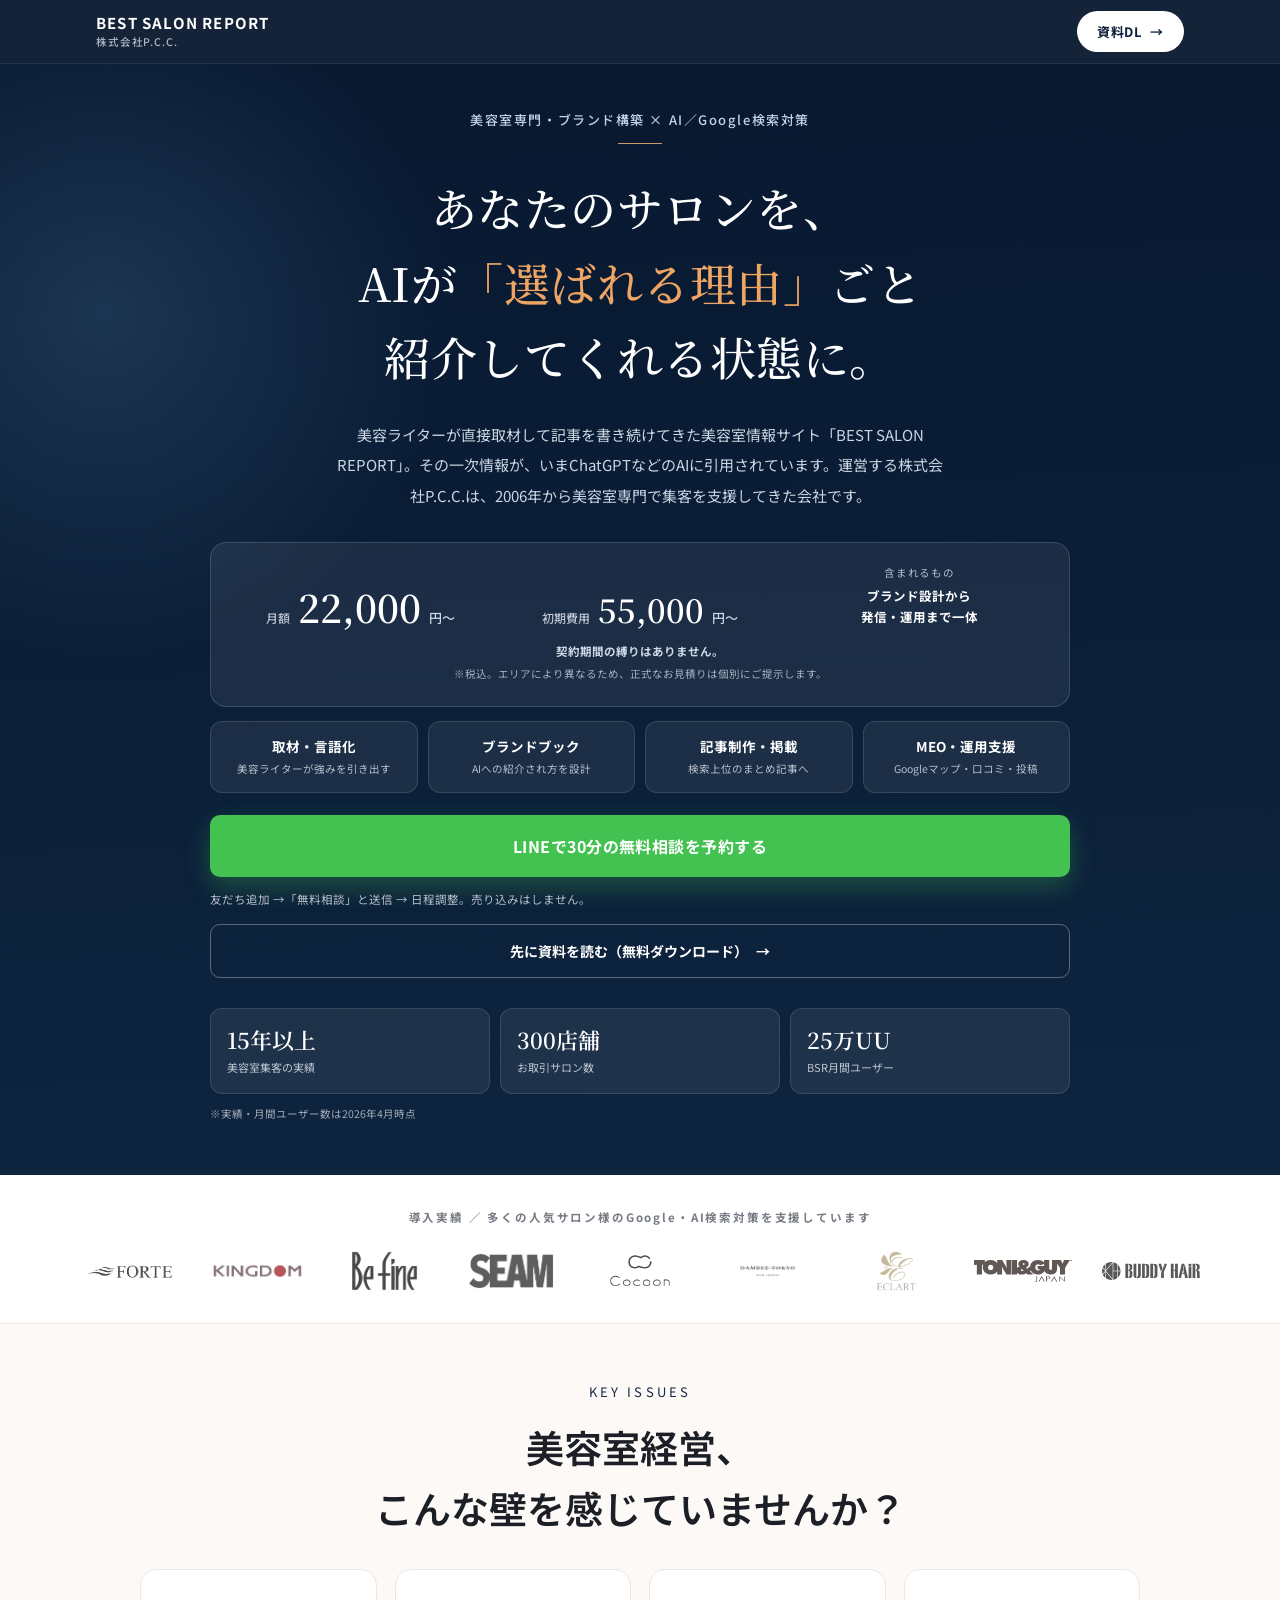
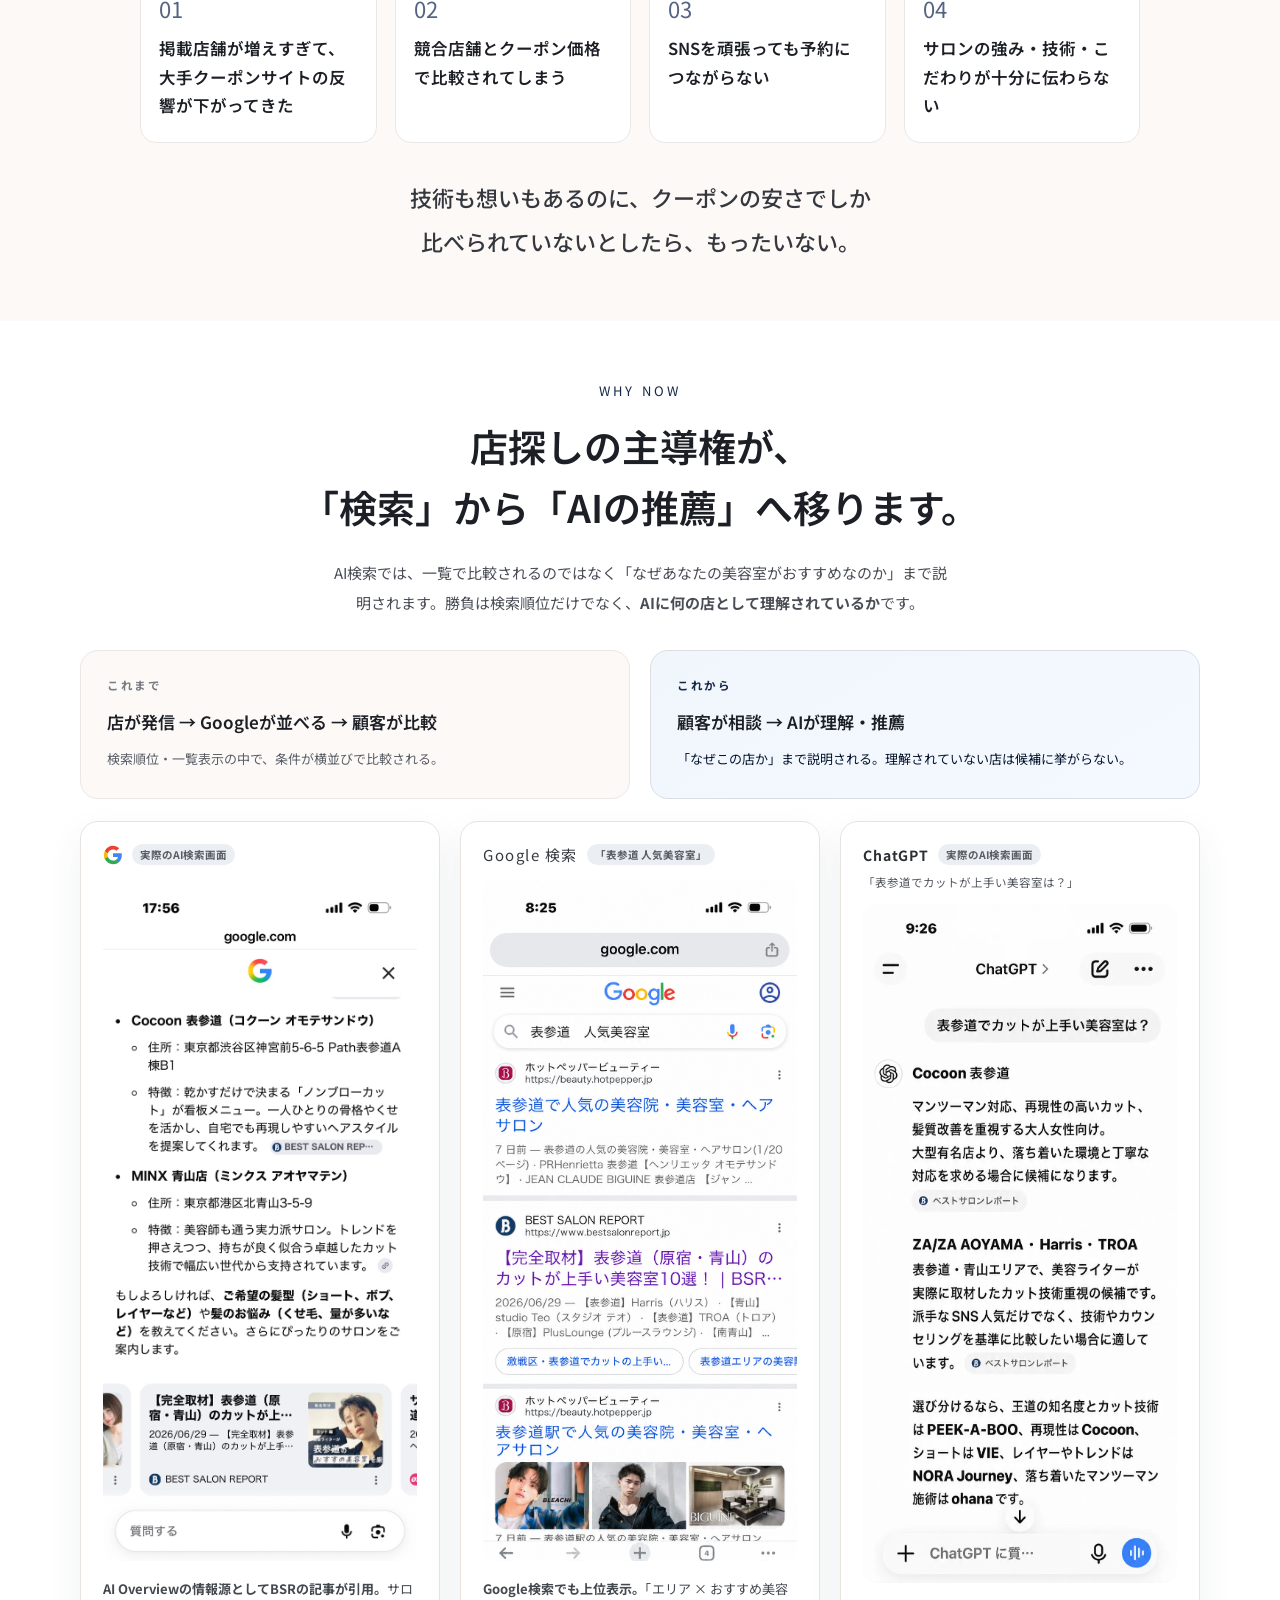
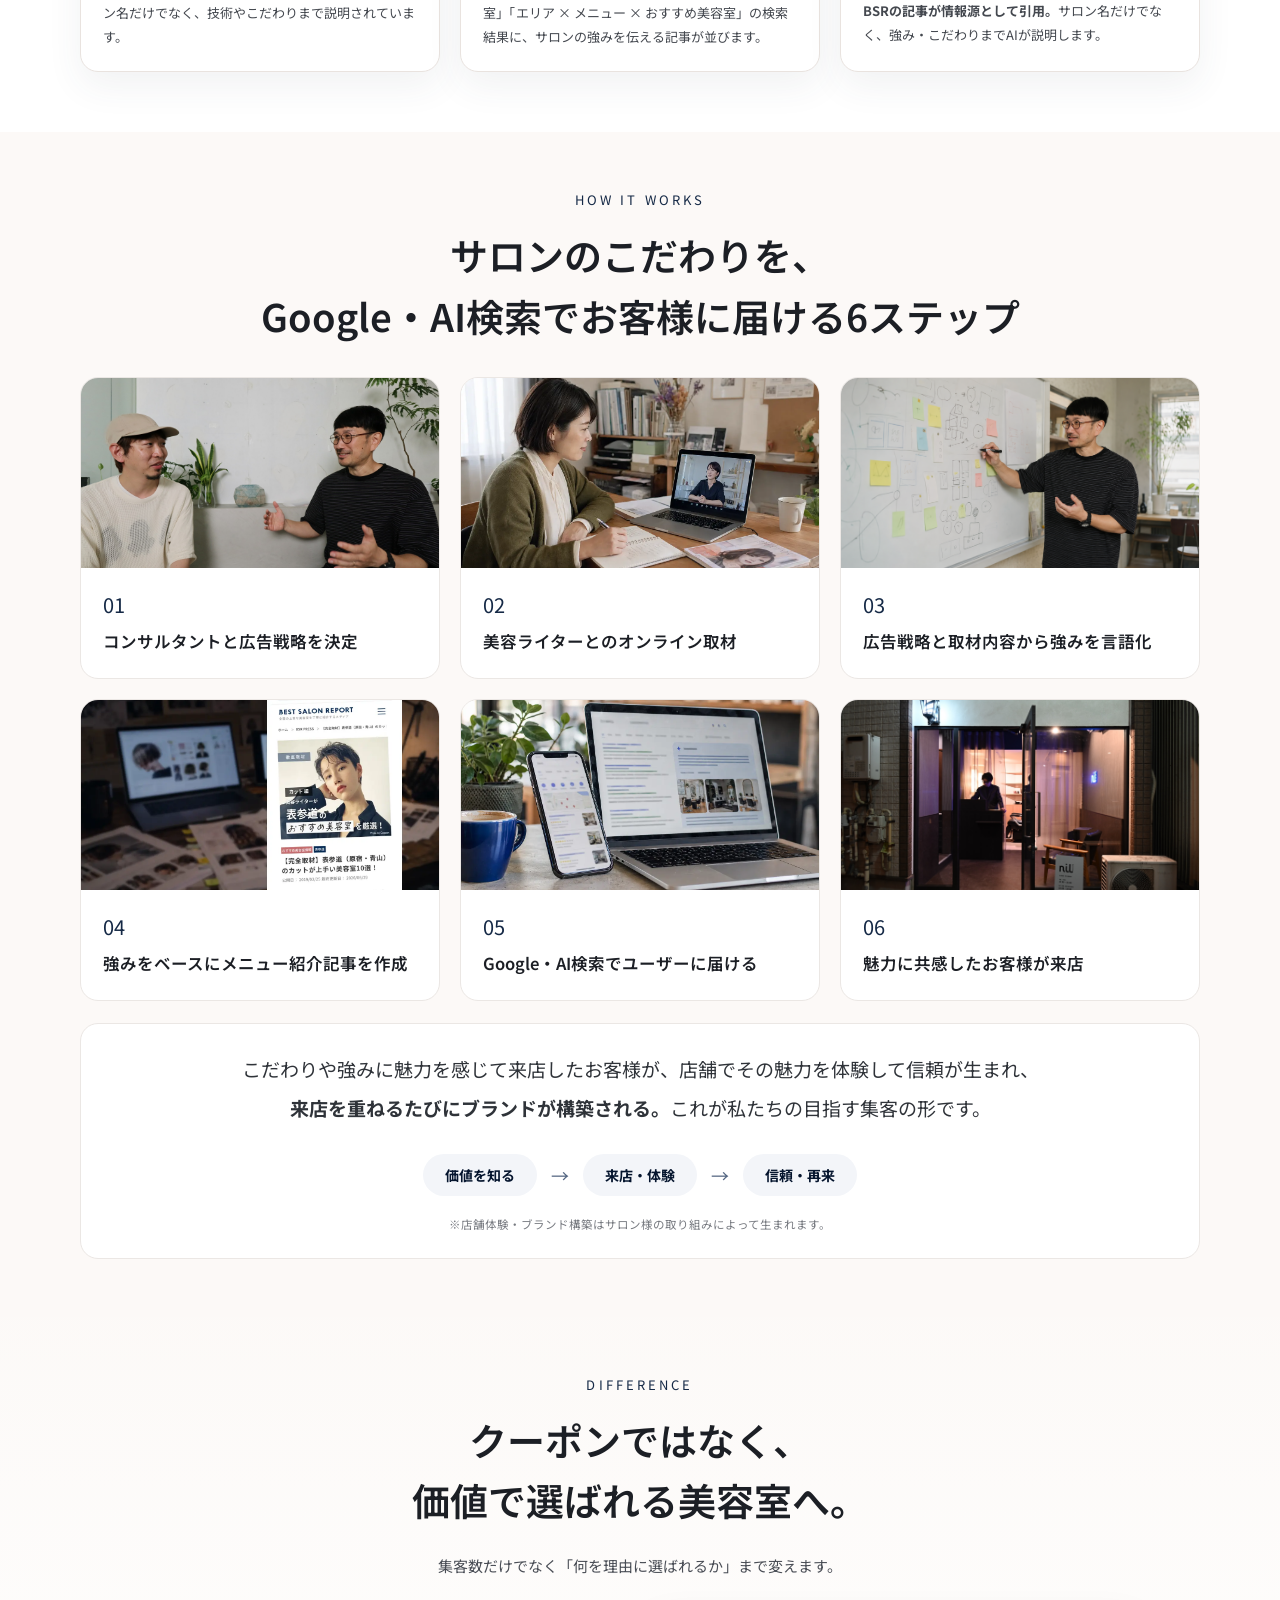
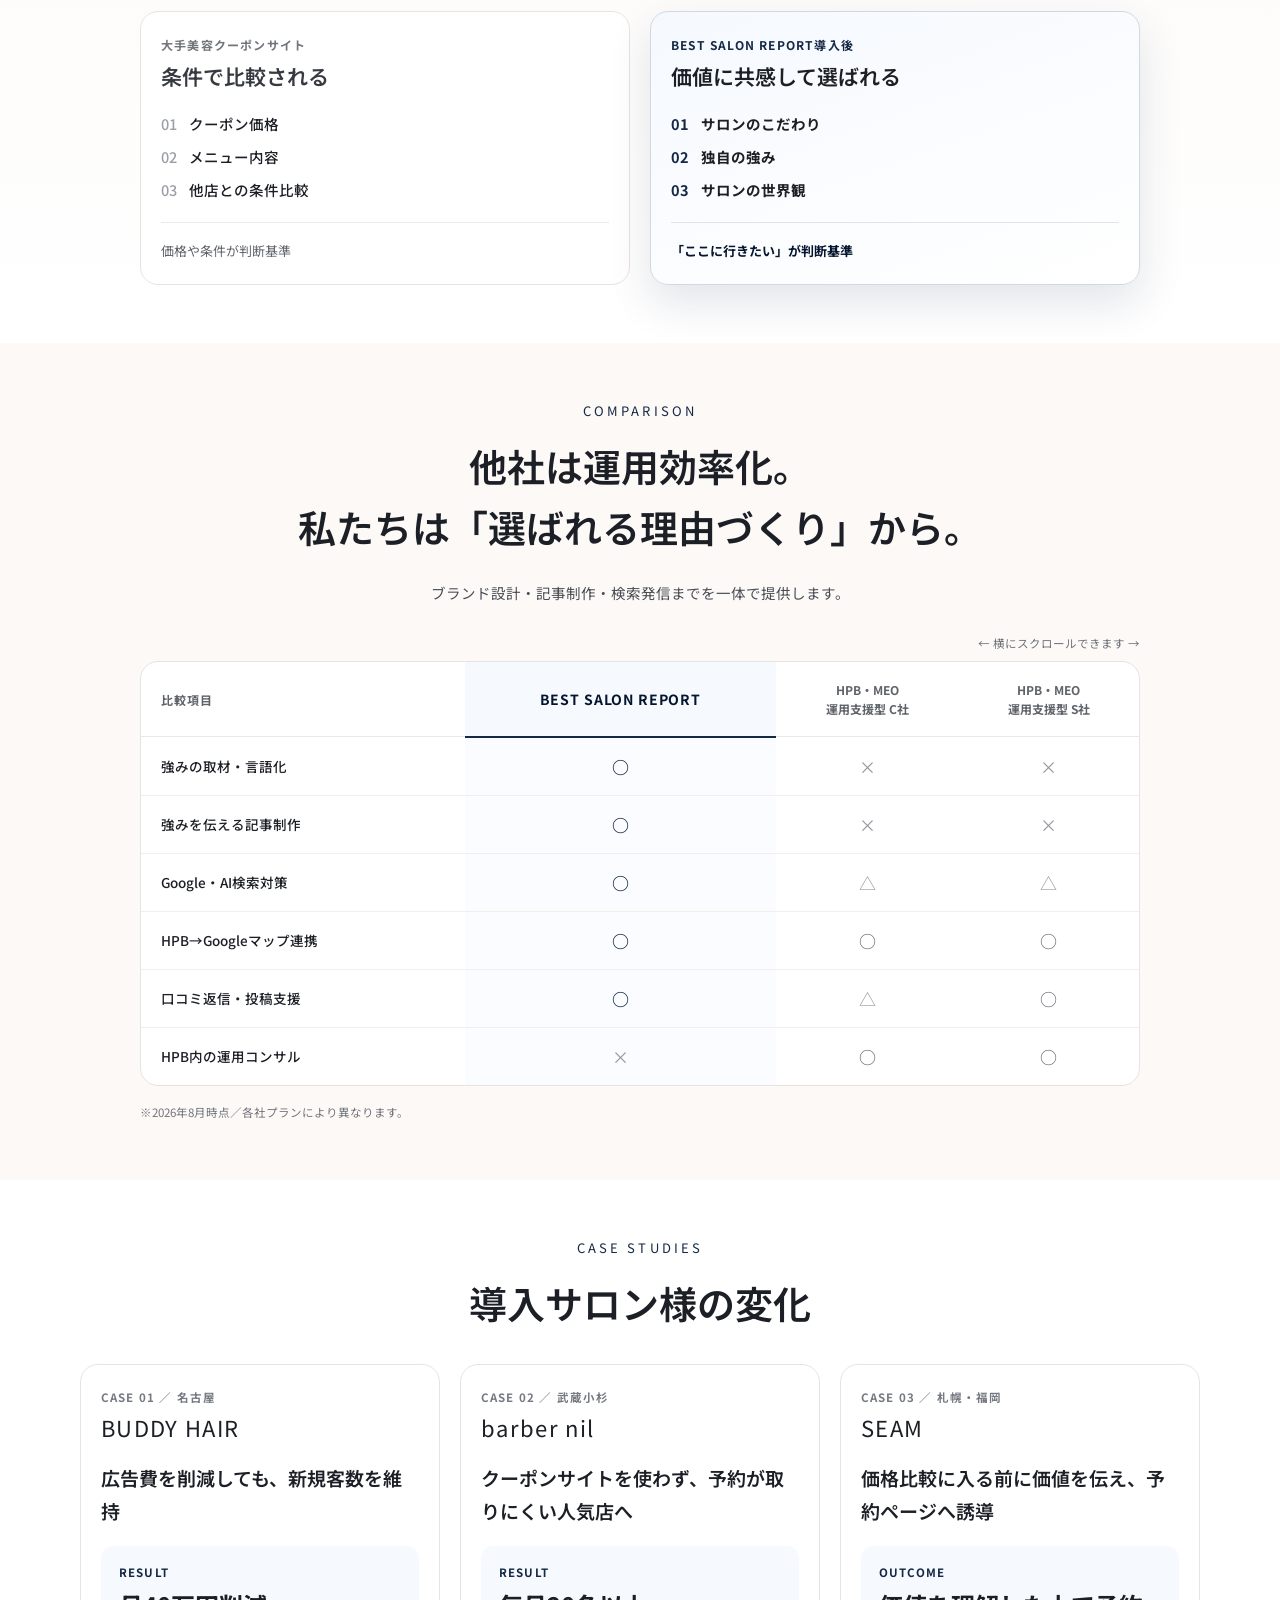
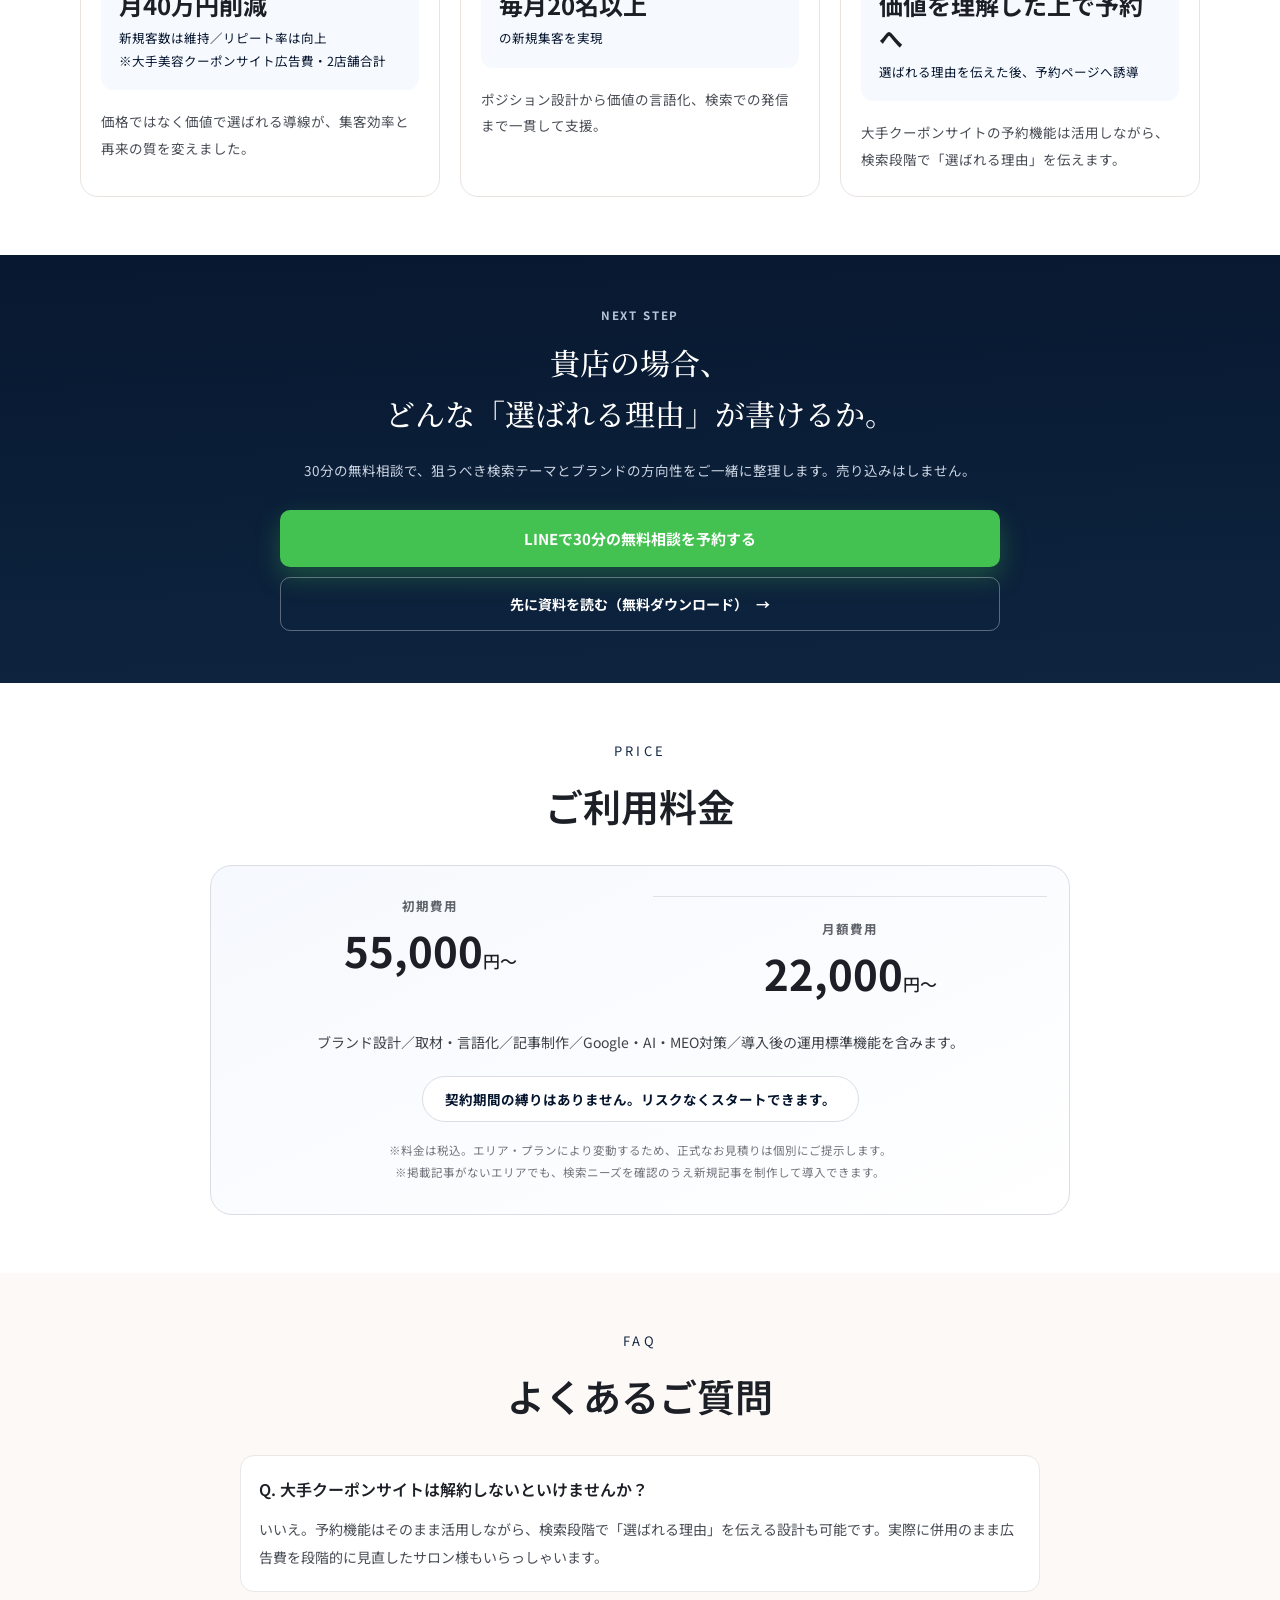
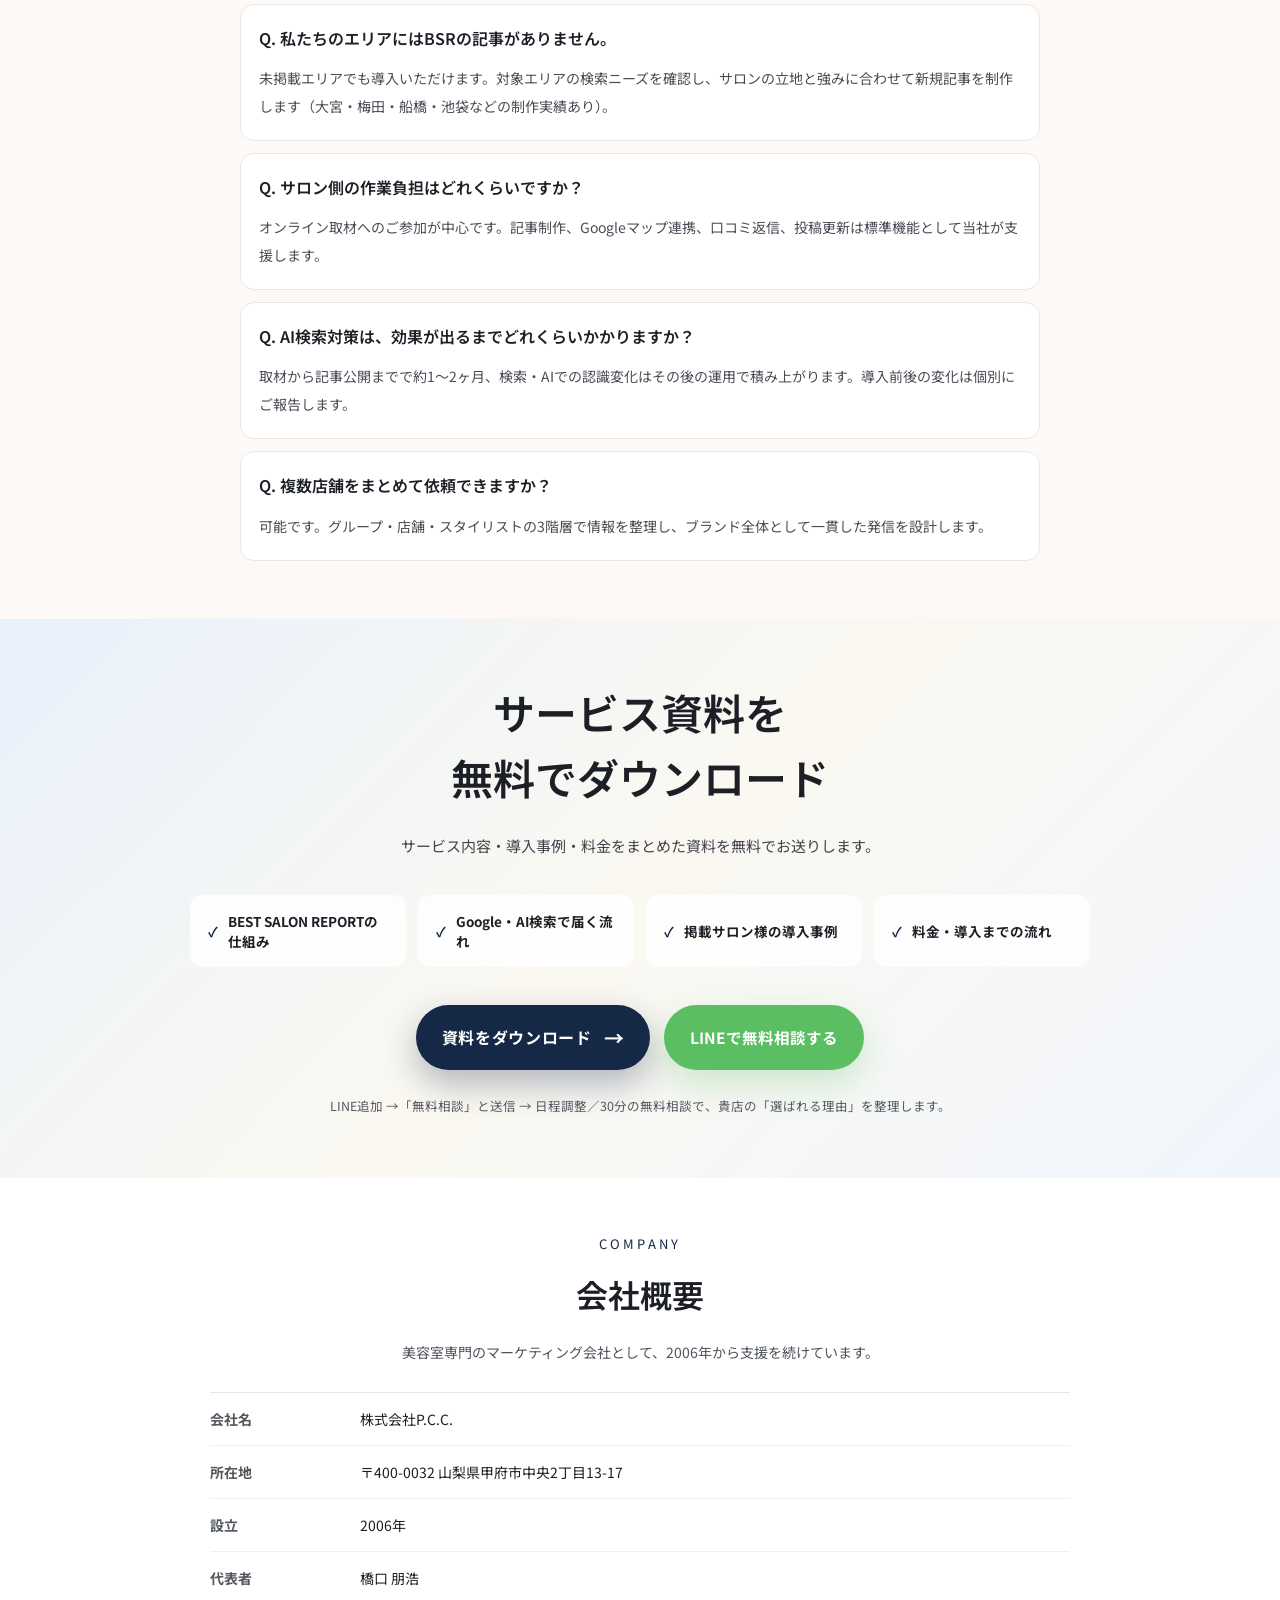
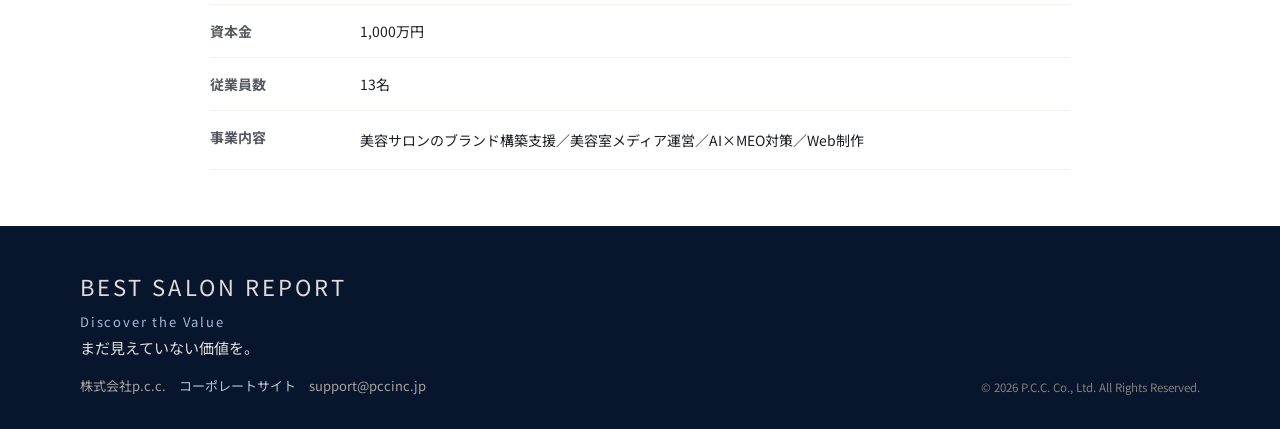
==== index.html @ b2d4d3fc "Add BSR LP index.html for public release Co-Authored-By: Claude Sonnet 5 <noreply@anthropic.com> Cla" ====
<!DOCTYPE html>
<html lang="ja">
<head>
<meta charset="UTF-8">
<meta name="viewport" content="width=device-width, initial-scale=1.0">
<title>BEST SALON REPORT 導入案内</title>
<meta name="description" content="美容ライターが直接取材して記事を書き続けてきた美容室情報サイト「BEST SALON REPORT」。Google・AI検索対策として、美容室の価値を言語化し届けます。株式会社P.C.C.運営。">

<!-- ============================================================
  Meta広告 計測タグ設置欄
  TODO: Meta Pixelのベースコードをここに設置してください
  <script>...</script>
============================================================ -->

<link rel="preconnect" href="https://fonts.googleapis.com">
<link rel="preconnect" href="https://fonts.gstatic.com" crossorigin>
<link href="https://fonts.googleapis.com/css2?family=Noto+Sans+JP:wght@400;500;600;700;900&family=Noto+Serif+JP:wght@500;600;700&display=swap" rel="stylesheet">

<style>
html, body { margin: 0; padding: 0; }
body { background: #ffffff; -webkit-font-smoothing: antialiased; }
* { box-sizing: border-box; }
a { color: oklch(0.28 0.06 258); text-decoration: none; }
a:hover { color: oklch(0.2 0.055 258); }
img { display: block; max-width: 100%; }
table { border-collapse: collapse; }
@keyframes bsrFloat { 0% { transform: translateY(0); } 50% { transform: translateY(-8px); } 100% { transform: translateY(0); } }
@keyframes bsrSheen { 0% { background-position: 0% 50%; } 100% { background-position: 100% 50%; } }

/* hover states (from original design's style-hover) */
.bsr-hover-0:hover { background: oklch(0.92 0.02 258); }
.bsr-hover-1:hover { background: oklch(0.64 0.18 145); }
.bsr-hover-2:hover { background: oklch(1 0 0 / 0.08); }
.bsr-hover-3:hover { background: oklch(0.64 0.18 145); }
.bsr-hover-4:hover { background: oklch(1 0 0 / 0.08); }
.bsr-hover-5:hover { background: oklch(0.28 0.06 258); }
.bsr-hover-6:hover { background: oklch(0.63 0.15 145); }
</style>
</head>
<body>
<div style="font-family: 'Noto Sans JP', sans-serif; color: oklch(0.24 0.012 262); background: #fff; overflow-x: hidden;">

  <div style="position: sticky; top: 0; z-index: 50; background: oklch(0.2 0.05 258 / 0.94); backdrop-filter: blur(14px); border-bottom: 1px solid oklch(0.32 0.05 258);">
    <div style="max-width: 1120px; margin: 0 auto; padding: 11px 16px; display: flex; align-items: center; justify-content: space-between; gap: 16px;">
      <div style="display: flex; flex-direction: column; gap: 2px; min-width: 0;">
        <span style="font-family: 'Noto Sans JP', sans-serif; font-size: 15px; font-weight: 700; letter-spacing: 0.08em; line-height: 1.2; color: #fff;">BEST SALON REPORT</span>
        <span style="font-size: 10.5px; letter-spacing: 0.08em; color: oklch(0.78 0.03 258); font-weight: 500;">株式会社P.C.C.</span>
      </div>
      <div style="display: flex; align-items: center; gap: 10px;">
        <a href="#contact" style="display: none; font-size: 13px; font-weight: 500; color: oklch(0.4 0.012 262);">お問い合わせ</a>
        <a href="#doc" style="display: inline-flex; align-items: center; gap: 8px; padding: 11px 20px; border-radius: 999px; background: #fff; color: oklch(0.24 0.06 258); font-size: 13px; font-weight: 700; letter-spacing: 0.04em;" class="bsr-hover-0">資料DL<span style="font-family: 'Noto Sans JP', sans-serif;">→</span></a>
      </div>
    </div>
  </div>

  <section style="position: relative; background: linear-gradient(178deg, oklch(0.21 0.052 258) 0%, oklch(0.26 0.058 254) 100%); color: #fff; overflow: hidden;">
    <div style="position: absolute; left: -20%; top: -10%; width: 90vw; height: 90vw; max-width: 720px; max-height: 720px; border-radius: 50%; background: radial-gradient(circle, oklch(0.42 0.07 250 / 0.5), transparent 68%); pointer-events: none;"></div>
    <div style="position: relative; max-width: 900px; margin: 0 auto; padding: 46px 20px 54px;">

      <p style="text-align: center; font-size: clamp(11px, 3vw, 13px); font-weight: 500; letter-spacing: 0.12em; color: oklch(0.86 0.03 258); margin: 0 0 14px; text-wrap: pretty;">美容室専門・ブランド構築 × AI／Google検索対策</p>
      <div style="width: 44px; height: 1px; background: oklch(0.72 0.09 62); margin: 0 auto 26px;"></div>

      <h1 style="font-family: 'Noto Serif JP', serif; text-align: center; font-size: clamp(27px, 7.6vw, 46px); font-weight: 500; line-height: 1.62; letter-spacing: 0.01em; margin: 0 0 26px; text-wrap: pretty;">
        あなたのサロンを、<br>
        AIが<span style="color: oklch(0.78 0.12 62);">「選ばれる理由」</span>ごと<br>
        紹介してくれる状態に。
      </h1>

      <p style="text-align: center; font-size: clamp(13px, 3.6vw, 15px); line-height: 2.05; color: oklch(0.87 0.02 258); margin: 0 auto 30px; max-width: 620px; text-wrap: pretty;">美容ライターが直接取材して記事を書き続けてきた美容室情報サイト「BEST SALON REPORT」。その一次情報が、いまChatGPTなどのAIに引用されています。運営する株式会社P.C.C.は、2006年から美容室専門で集客を支援してきた会社です。</p>

      <div style="background: oklch(1 0 0 / 0.07); border: 1px solid oklch(1 0 0 / 0.14); border-radius: 16px; padding: 22px 18px; margin-bottom: 14px;">
        <div style="display: grid; grid-template-columns: repeat(auto-fit, minmax(min(100%, 200px), 1fr)); gap: 16px; align-items: end;">
          <div style="display: flex; align-items: baseline; gap: 8px; justify-content: center;">
            <span style="font-size: 12px; font-weight: 500; color: oklch(0.82 0.02 258);">月額</span>
            <span style="font-family: 'Noto Serif JP', serif; font-size: clamp(30px, 8vw, 38px); font-weight: 600; line-height: 1;">22,000</span>
            <span style="font-size: 13px; font-weight: 500; color: oklch(0.88 0.02 258);">円〜</span>
          </div>
          <div style="display: flex; align-items: baseline; gap: 8px; justify-content: center;">
            <span style="font-size: 12px; font-weight: 500; color: oklch(0.82 0.02 258);">初期費用</span>
            <span style="font-family: 'Noto Serif JP', serif; font-size: clamp(26px, 7vw, 32px); font-weight: 600; line-height: 1;">55,000</span>
            <span style="font-size: 13px; font-weight: 500; color: oklch(0.88 0.02 258);">円〜</span>
          </div>
          <div style="text-align: center;">
            <p style="font-size: 10.5px; color: oklch(0.8 0.02 258); margin: 0 0 5px; letter-spacing: 0.06em;">含まれるもの</p>
            <p style="font-size: 12.5px; font-weight: 700; line-height: 1.7; margin: 0;">ブランド設計から<br>発信・運用まで一体</p>
          </div>
        </div>
        <p style="text-align: center; font-size: 11.5px; font-weight: 700; color: oklch(0.88 0.02 258); margin: 16px 0 6px;">契約期間の縛りはありません。</p>
        <p style="text-align: center; font-size: 10.5px; color: oklch(0.76 0.02 258); margin: 0; line-height: 1.8;">※税込。エリアにより異なるため、正式なお見積りは個別にご提示します。</p>
      </div>

      <div style="display: grid; grid-template-columns: repeat(auto-fit, minmax(min(100%, 150px), 1fr)); gap: 10px; margin-bottom: 22px;">
        <div style="background: oklch(1 0 0 / 0.07); border: 1px solid oklch(1 0 0 / 0.12); border-radius: 12px; padding: 14px 12px; text-align: center;">
          <p style="font-size: 13.5px; font-weight: 700; margin: 0 0 5px;">取材・言語化</p>
          <p style="font-size: 10.5px; color: oklch(0.8 0.02 258); margin: 0; line-height: 1.6;">美容ライターが強みを引き出す</p>
        </div>
        <div style="background: oklch(1 0 0 / 0.07); border: 1px solid oklch(1 0 0 / 0.12); border-radius: 12px; padding: 14px 12px; text-align: center;">
          <p style="font-size: 13.5px; font-weight: 700; margin: 0 0 5px;">ブランドブック</p>
          <p style="font-size: 10.5px; color: oklch(0.8 0.02 258); margin: 0; line-height: 1.6;">AIへの紹介され方を設計</p>
        </div>
        <div style="background: oklch(1 0 0 / 0.07); border: 1px solid oklch(1 0 0 / 0.12); border-radius: 12px; padding: 14px 12px; text-align: center;">
          <p style="font-size: 13.5px; font-weight: 700; margin: 0 0 5px;">記事制作・掲載</p>
          <p style="font-size: 10.5px; color: oklch(0.8 0.02 258); margin: 0; line-height: 1.6;">検索上位のまとめ記事へ</p>
        </div>
        <div style="background: oklch(1 0 0 / 0.07); border: 1px solid oklch(1 0 0 / 0.12); border-radius: 12px; padding: 14px 12px; text-align: center;">
          <p style="font-size: 13.5px; font-weight: 700; margin: 0 0 5px;">MEO・運用支援</p>
          <p style="font-size: 10.5px; color: oklch(0.8 0.02 258); margin: 0; line-height: 1.6;">Googleマップ・口コミ・投稿</p>
        </div>
      </div>

      <a href="#doc" style="display: flex; align-items: center; justify-content: center; gap: 10px; padding: 19px 24px; border-radius: 10px; background: oklch(0.72 0.19 145); color: #fff; font-size: clamp(14px, 4vw, 16px); font-weight: 700; letter-spacing: 0.03em; box-shadow: 0 10px 26px oklch(0.72 0.19 145 / 0.3);" class="bsr-hover-1">LINEで30分の無料相談を予約する</a>
      <p style="font-size: 11.5px; color: oklch(0.8 0.02 258); margin: 12px 0 14px; line-height: 1.8;">友だち追加 →「無料相談」と送信 → 日程調整。売り込みはしません。</p>
      <a href="#doc" style="display: flex; align-items: center; justify-content: center; gap: 8px; padding: 16px 24px; border-radius: 10px; background: transparent; border: 1px solid oklch(1 0 0 / 0.32); color: #fff; font-size: 14px; font-weight: 700;" class="bsr-hover-2">先に資料を読む（無料ダウンロード）<span>→</span></a>

      <div style="display: grid; grid-template-columns: repeat(auto-fit, minmax(min(100%, 150px), 1fr)); gap: 10px; margin-top: 30px;">
        <div style="background: oklch(1 0 0 / 0.07); border: 1px solid oklch(1 0 0 / 0.12); border-radius: 12px; padding: 18px 16px;">
          <p style="font-family: 'Noto Serif JP', serif; font-size: 22px; font-weight: 600; margin: 0 0 6px; line-height: 1.2;">15年以上</p>
          <p style="font-size: 11px; color: oklch(0.82 0.02 258); margin: 0;">美容室集客の実績</p>
        </div>
        <div style="background: oklch(1 0 0 / 0.07); border: 1px solid oklch(1 0 0 / 0.12); border-radius: 12px; padding: 18px 16px;">
          <p style="font-family: 'Noto Serif JP', serif; font-size: 22px; font-weight: 600; margin: 0 0 6px; line-height: 1.2;">300店舗</p>
          <p style="font-size: 11px; color: oklch(0.82 0.02 258); margin: 0;">お取引サロン数</p>
        </div>
        <div style="background: oklch(1 0 0 / 0.07); border: 1px solid oklch(1 0 0 / 0.12); border-radius: 12px; padding: 18px 16px;">
          <p style="font-family: 'Noto Serif JP', serif; font-size: 22px; font-weight: 600; margin: 0 0 6px; line-height: 1.2;">25万UU</p>
          <p style="font-size: 11px; color: oklch(0.82 0.02 258); margin: 0;">BSR月間ユーザー</p>
        </div>
      </div>
      <p style="font-size: 10.5px; color: oklch(0.74 0.02 258); margin: 12px 0 0;">※実績・月間ユーザー数は2026年4月時点</p>
    </div>
  </section>

  <section style="padding: 34px 20px 32px; border-bottom: 1px solid oklch(0.94 0.006 60);">
    <div style="max-width: 1120px; margin: 0 auto;">
      <p style="text-align: center; font-size: 11.5px; letter-spacing: 0.16em; font-weight: 700; color: oklch(0.58 0.012 262); margin: 0 0 26px;">導入実績 ／ 多くの人気サロン様のGoogle・AI検索対策を支援しています</p>
      <div style="display: grid; grid-template-columns: repeat(auto-fit, minmax(88px, 1fr)); gap: 26px 30px; align-items: center; justify-items: center;">
        <img src="[data-uri]" alt="FORTE" style="max-height: 40px; width: auto; opacity: 0.72;">
        <img src="[data-uri]" alt="KINGDOM" style="max-height: 40px; width: auto; opacity: 0.72;">
        <img src="[data-uri]" alt="Be fine" style="max-height: 40px; width: auto; opacity: 0.72;">
        <img src="[data-uri]" alt="SEAM" style="max-height: 40px; width: auto; opacity: 0.72;">
        <img src="[data-uri]" alt="Cocoon" style="max-height: 40px; width: auto; opacity: 0.72;">
        <img src="[data-uri]" alt="BAMDEE TOKYO HAIR LOUNGE" style="max-height: 40px; width: auto; opacity: 0.72;">
        <img src="[data-uri]" alt="ECLART" style="max-height: 40px; width: auto; opacity: 0.72;">
        <img src="[data-uri]" alt="TONI&amp;GUY JAPAN" style="max-height: 40px; width: auto; opacity: 0.72;">
        <img src="[data-uri]" alt="Buddy hair" style="max-height: 40px; width: auto; opacity: 0.72;">
      </div>
    </div>
  </section>

  <section id="issues" style="padding: 58px 20px; background: oklch(0.985 0.004 60);">
    <div style="max-width: 1000px; margin: 0 auto;">
      <p style="text-align: center; font-family: 'Noto Sans JP', sans-serif; font-size: 13px; letter-spacing: 0.24em; color: oklch(0.28 0.06 258); margin: 0 0 16px;">KEY ISSUES</p>
      <h2 style="text-align: center; font-family: 'Noto Sans JP', sans-serif; font-size: clamp(24px, 3.6vw, 38px); font-weight: 600; line-height: 1.6; margin: 0 0 30px; text-wrap: pretty;">美容室経営、<br>こんな壁を感じていませんか？</h2>
      <div style="display: grid; grid-template-columns: repeat(auto-fit, minmax(min(100%, 230px), 1fr)); gap: 18px;">
        <div style="background: #fff; border-radius: 16px; padding: 22px 18px; border: 1px solid oklch(0.93 0.006 60);">
          <span style="font-family: 'Noto Sans JP', sans-serif; font-size: 22px; color: oklch(0.5 0.05 258);">01</span>
          <p style="font-family: 'Noto Sans JP', sans-serif; font-size: 16.5px; font-weight: 600; line-height: 1.75; margin: 10px 0 0;">掲載店舗が増えすぎて、大手クーポンサイトの反響が下がってきた</p>
        </div>
        <div style="background: #fff; border-radius: 16px; padding: 22px 18px; border: 1px solid oklch(0.93 0.006 60);">
          <span style="font-family: 'Noto Sans JP', sans-serif; font-size: 22px; color: oklch(0.5 0.05 258);">02</span>
          <p style="font-family: 'Noto Sans JP', sans-serif; font-size: 16.5px; font-weight: 600; line-height: 1.75; margin: 10px 0 0;">競合店舗とクーポン価格で比較されてしまう</p>
        </div>
        <div style="background: #fff; border-radius: 16px; padding: 22px 18px; border: 1px solid oklch(0.93 0.006 60);">
          <span style="font-family: 'Noto Sans JP', sans-serif; font-size: 22px; color: oklch(0.5 0.05 258);">03</span>
          <p style="font-family: 'Noto Sans JP', sans-serif; font-size: 16.5px; font-weight: 600; line-height: 1.75; margin: 10px 0 0;">SNSを頑張っても予約につながらない</p>
        </div>
        <div style="background: #fff; border-radius: 16px; padding: 22px 18px; border: 1px solid oklch(0.93 0.006 60);">
          <span style="font-family: 'Noto Sans JP', sans-serif; font-size: 22px; color: oklch(0.5 0.05 258);">04</span>
          <p style="font-family: 'Noto Sans JP', sans-serif; font-size: 16.5px; font-weight: 600; line-height: 1.75; margin: 10px 0 0;">サロンの強み・技術・こだわりが十分に伝わらない</p>
        </div>
      </div>
      <p style="text-align: center; font-family: 'Noto Sans JP', sans-serif; font-size: clamp(17px, 2.2vw, 22px); font-weight: 500; line-height: 2; margin: 32px 0 0; color: oklch(0.34 0.012 262); text-wrap: pretty;">技術も想いもあるのに、クーポンの安さでしか<br>比べられていないとしたら、もったいない。</p>
    </div>
  </section>

  <section id="ai" style="padding: 60px 20px;">
    <div style="max-width: 1120px; margin: 0 auto;">
      <p style="text-align: center; font-family: 'Noto Sans JP', sans-serif; font-size: 13px; letter-spacing: 0.24em; color: oklch(0.28 0.06 258); margin: 0 0 16px;">WHY NOW</p>
      <h2 style="text-align: center; font-family: 'Noto Sans JP', sans-serif; font-size: clamp(24px, 3.6vw, 38px); font-weight: 600; line-height: 1.6; margin: 0 0 20px; text-wrap: pretty;">店探しの主導権が、<br>「検索」から「AIの推薦」へ移ります。</h2>
      <p style="text-align: center; font-size: 15px; line-height: 2; color: oklch(0.42 0.014 262); margin: 0 auto 32px; max-width: 620px; text-wrap: pretty;">AI検索では、一覧で比較されるのではなく「なぜあなたの美容室がおすすめなのか」まで説明されます。勝負は検索順位だけでなく、<strong style="font-weight: 700;">AIに何の店として理解されているか</strong>です。</p>

      <div style="display: grid; grid-template-columns: repeat(auto-fit, minmax(min(100%, 280px), 1fr)); gap: 20px; margin-bottom: 22px;">
        <div style="background: oklch(0.985 0.004 60); border: 1px solid oklch(0.93 0.006 60); border-radius: 18px; padding: 26px;">
          <p style="font-size: 11.5px; font-weight: 700; letter-spacing: 0.14em; color: oklch(0.58 0.012 262); margin: 0 0 14px;">これまで</p>
          <p style="font-family: 'Noto Sans JP', sans-serif; font-size: 17px; font-weight: 600; line-height: 1.8; margin: 0 0 10px;">店が発信 → Googleが並べる → 顧客が比較</p>
          <p style="font-size: 13px; line-height: 1.9; color: oklch(0.48 0.014 262); margin: 0;">検索順位・一覧表示の中で、条件が横並びで比較される。</p>
        </div>
        <div style="background: linear-gradient(150deg, oklch(0.97 0.01 258), oklch(0.98 0.01 258)); border: 1px solid oklch(0.9 0.009 258); border-radius: 18px; padding: 26px;">
          <p style="font-size: 11.5px; font-weight: 700; letter-spacing: 0.14em; color: oklch(0.28 0.06 258); margin: 0 0 14px;">これから</p>
          <p style="font-family: 'Noto Sans JP', sans-serif; font-size: 17px; font-weight: 600; line-height: 1.8; margin: 0 0 10px;">顧客が相談 → AIが理解・推薦</p>
          <p style="font-size: 13px; line-height: 1.9; color: oklch(0.2 0.055 258); margin: 0;">「なぜこの店か」まで説明される。理解されていない店は候補に挙がらない。</p>
        </div>
      </div>

      <div style="display: grid; grid-template-columns: repeat(auto-fit, minmax(min(100%, 300px), 1fr)); gap: 20px;">
        <div style="background: #fff; border: 1px solid oklch(0.92 0.008 60); border-radius: 18px; padding: 22px; box-shadow: 0 14px 36px oklch(0.4 0.03 262 / 0.07);">
          <div style="display: flex; align-items: center; gap: 9px; margin-bottom: 14px;">
            <img src="[data-uri]" alt="Google" style="height: 20px; width: auto;">
            <span style="font-size: 10.5px; padding: 3px 8px; border-radius: 999px; background: oklch(0.95 0.008 262); color: oklch(0.48 0.012 262); font-weight: 700;">実際のAI検索画面</span>
          </div>
          <img src="[data-uri]" alt="GoogleのAI検索結果でBEST SALON REPORTの記事が引用されている実例" style="width: 100%; border-radius: 12px; background: repeating-linear-gradient(45deg, oklch(0.95 0.006 262) 0 8px, oklch(0.97 0.006 262) 8px 16px); min-height: 180px;">
          <p style="font-size: 13px; line-height: 1.85; margin: 16px 0 0; color: oklch(0.4 0.014 262);"><strong style="font-weight: 700;">AI Overviewの情報源としてBSRの記事が引用。</strong>サロン名だけでなく、技術やこだわりまで説明されています。</p>
        </div>
        <div style="background: #fff; border: 1px solid oklch(0.92 0.008 60); border-radius: 18px; padding: 22px; box-shadow: 0 14px 36px oklch(0.4 0.03 262 / 0.07);">
          <div style="display: flex; align-items: center; gap: 9px; margin-bottom: 14px;">
            <span style="font-family: 'Noto Sans JP', sans-serif; font-size: 15px; letter-spacing: 0.1em; color: oklch(0.35 0.012 262);">Google 検索</span>
            <span style="font-size: 10.5px; padding: 3px 8px; border-radius: 999px; background: oklch(0.95 0.008 262); color: oklch(0.48 0.012 262); font-weight: 700;">「表参道 人気美容室」</span>
          </div>
          <img src="[data-uri]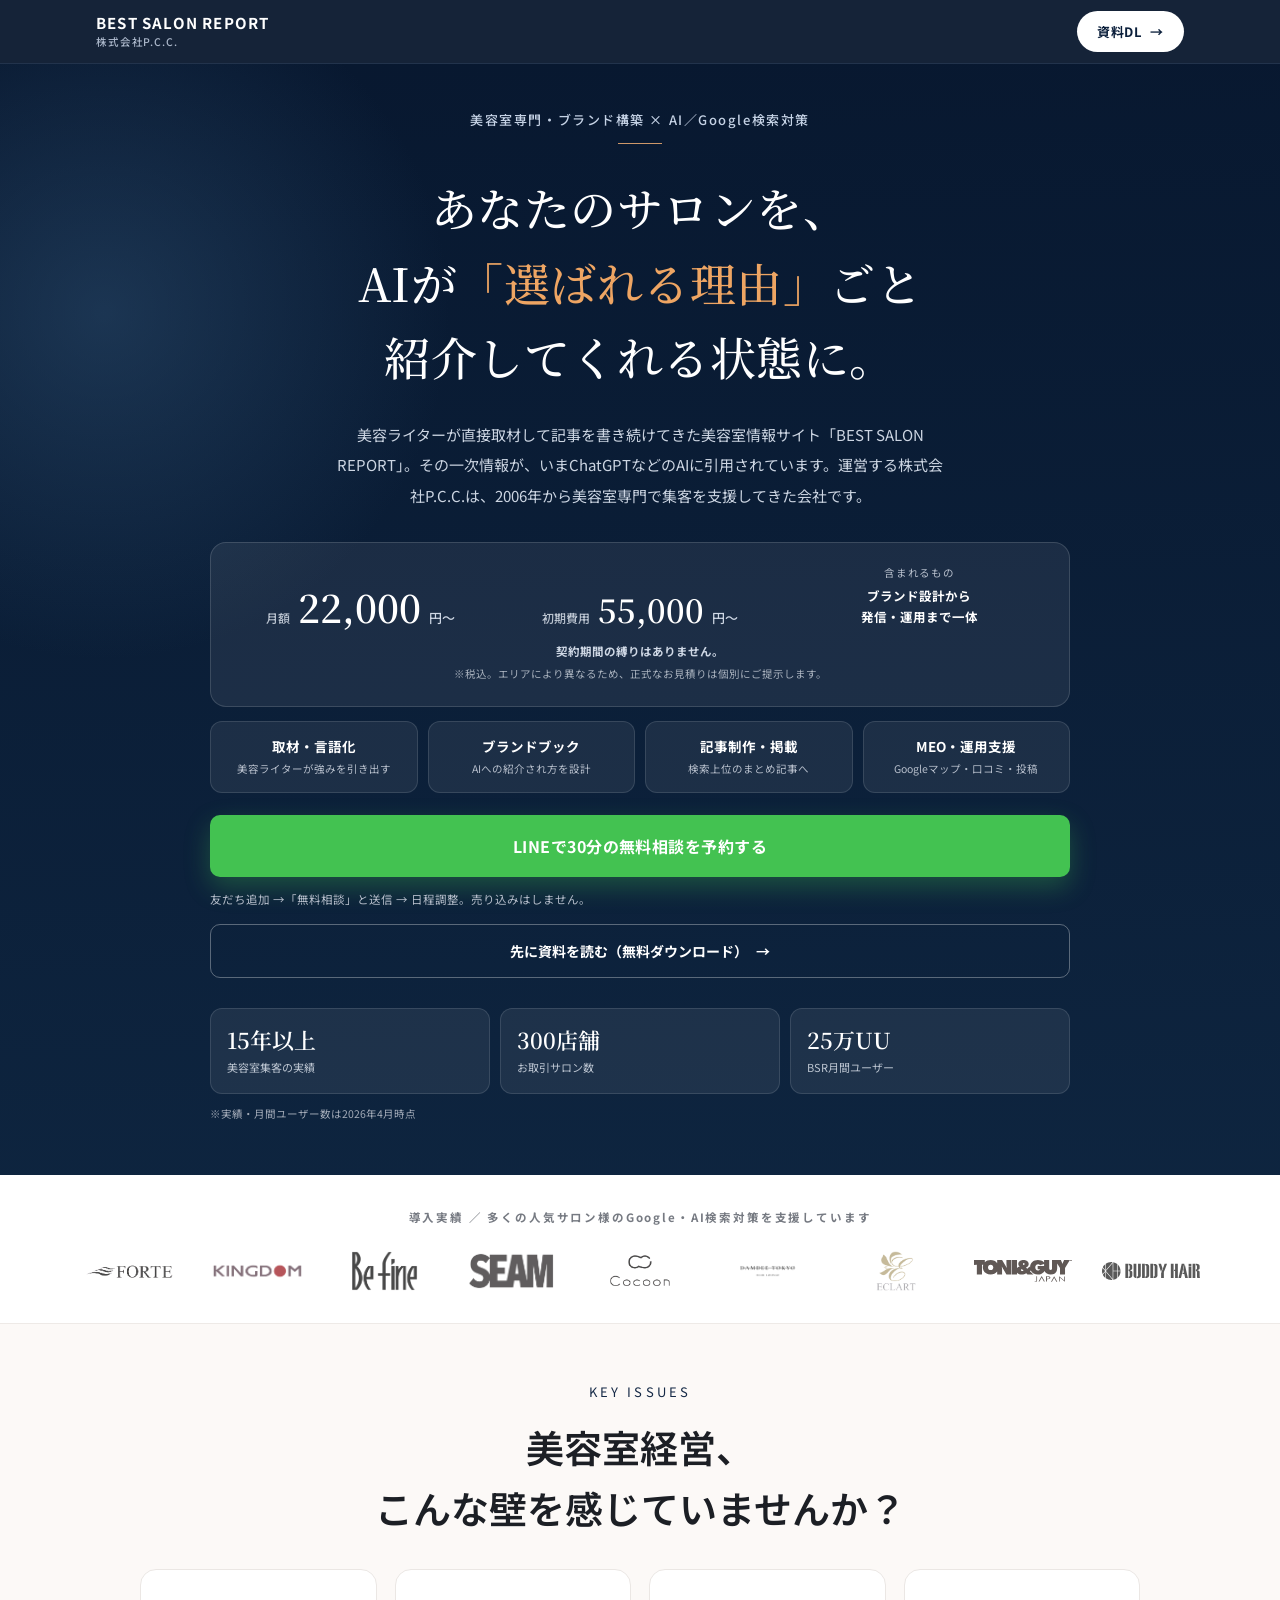
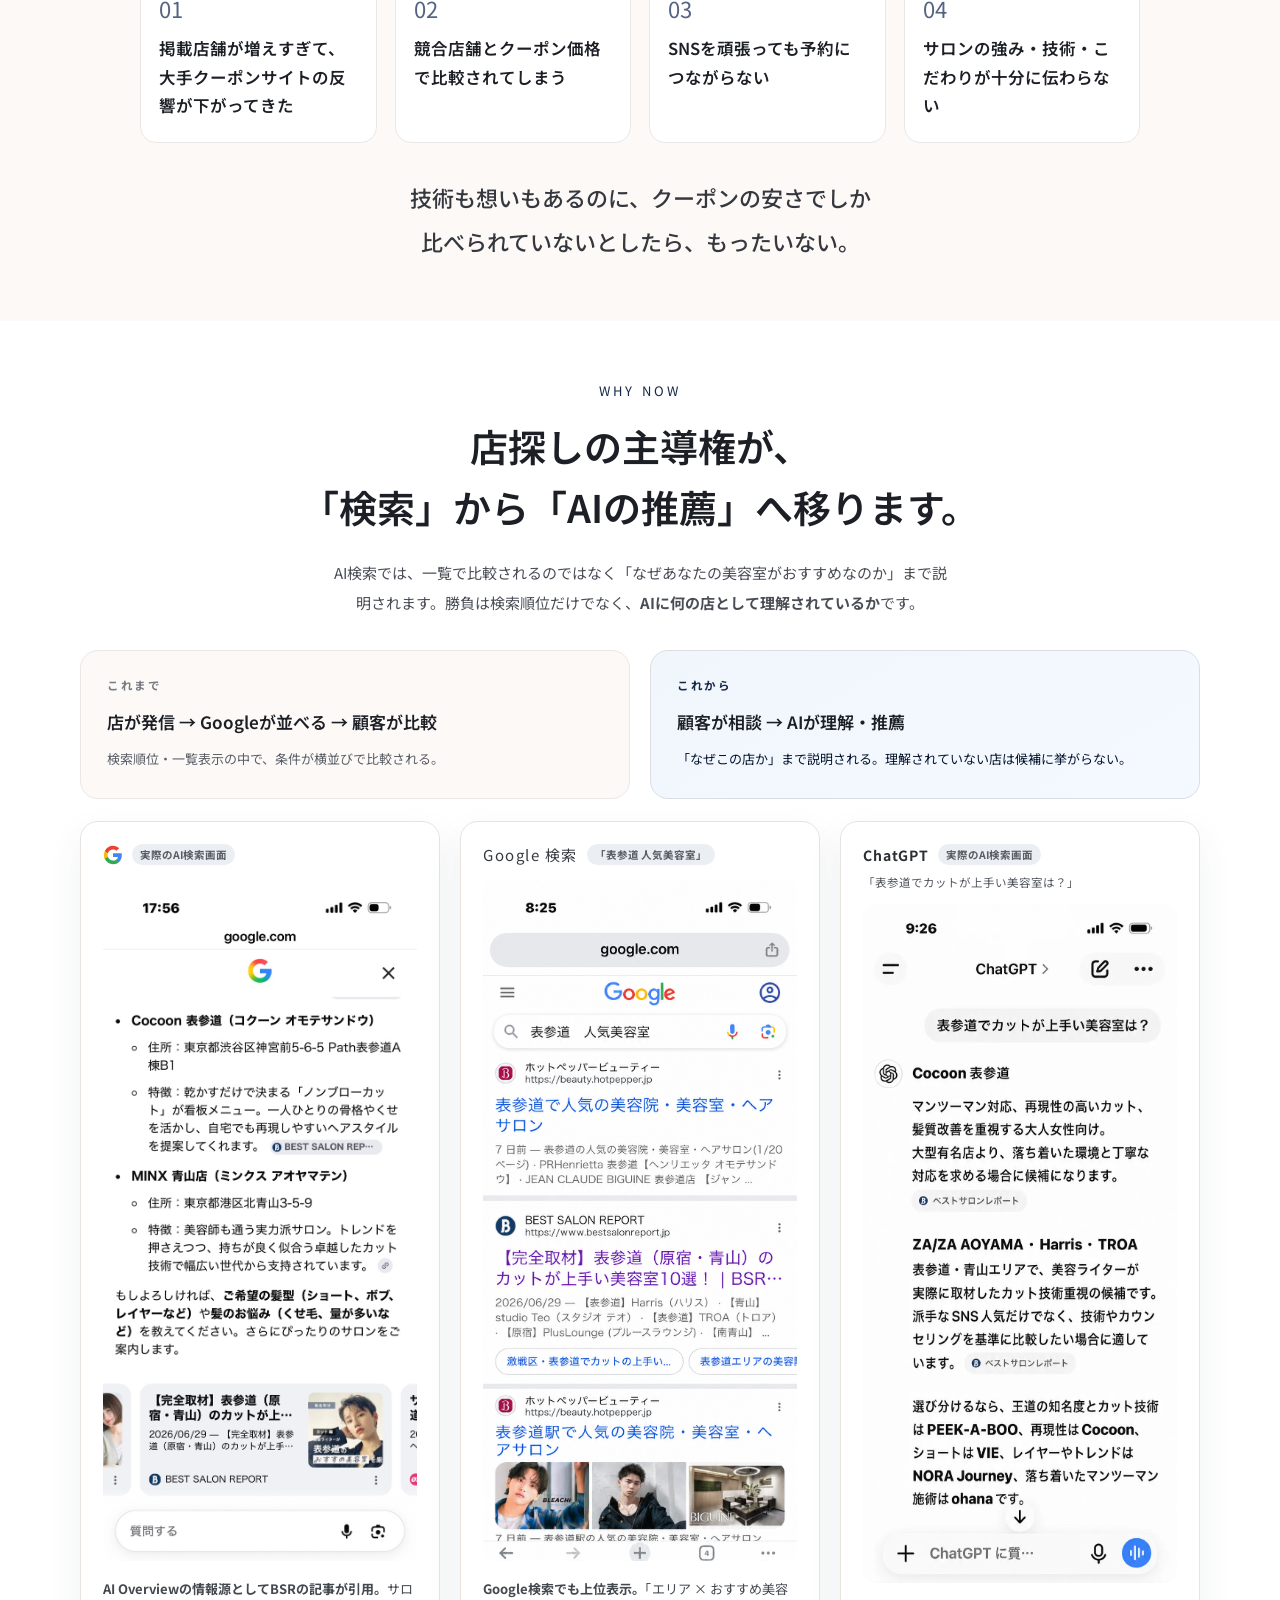
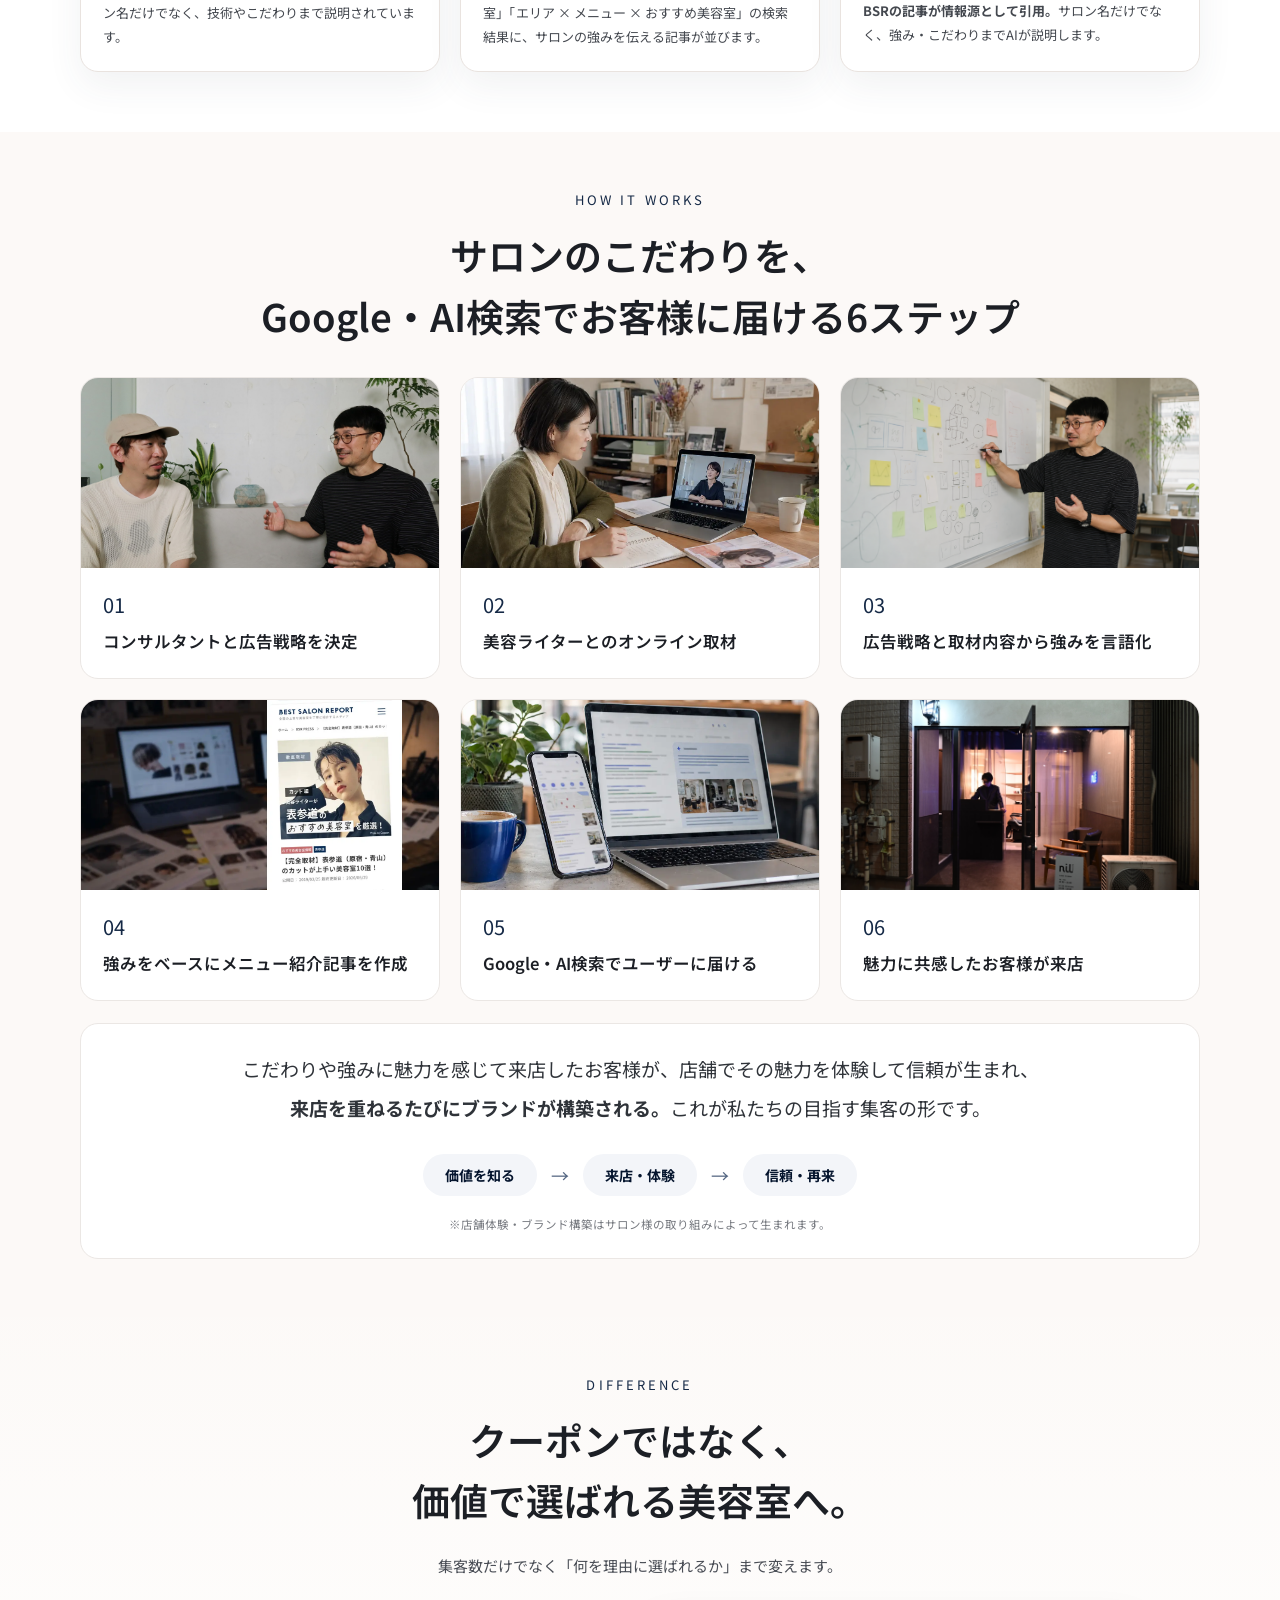
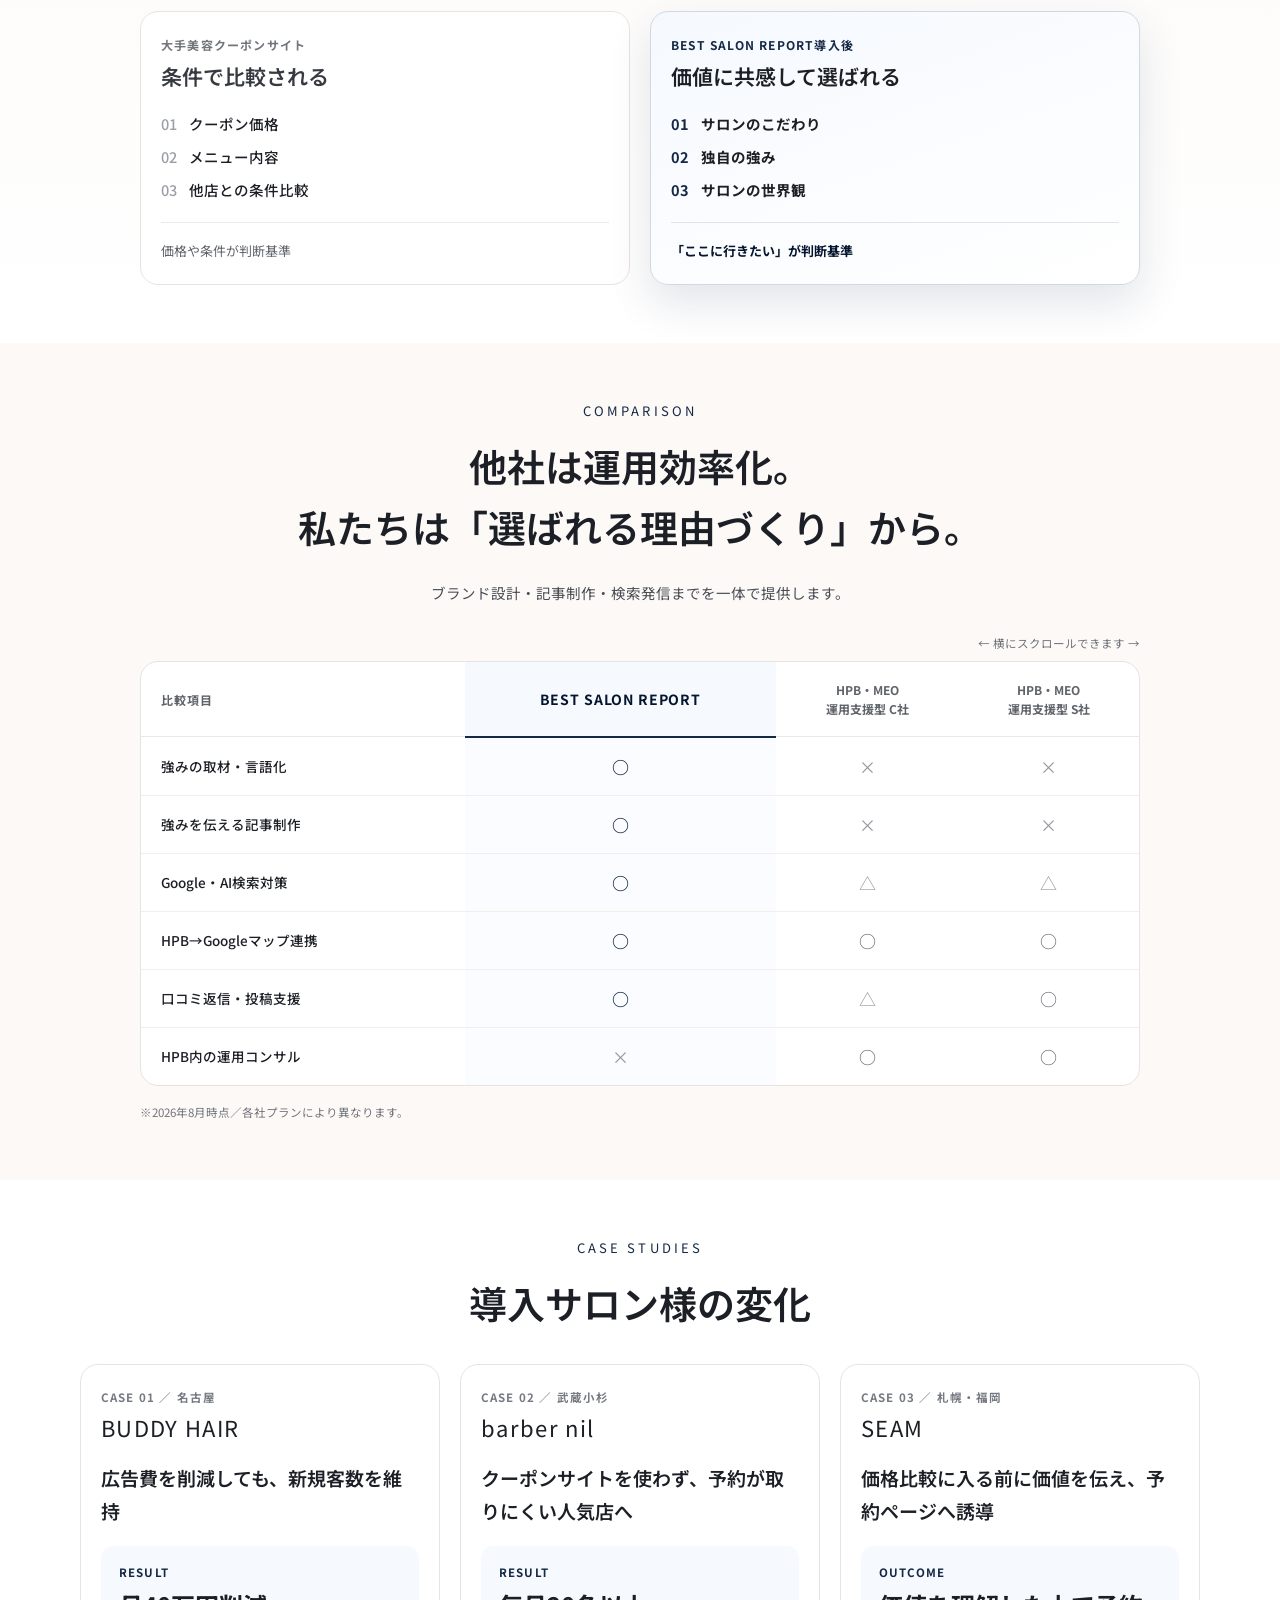
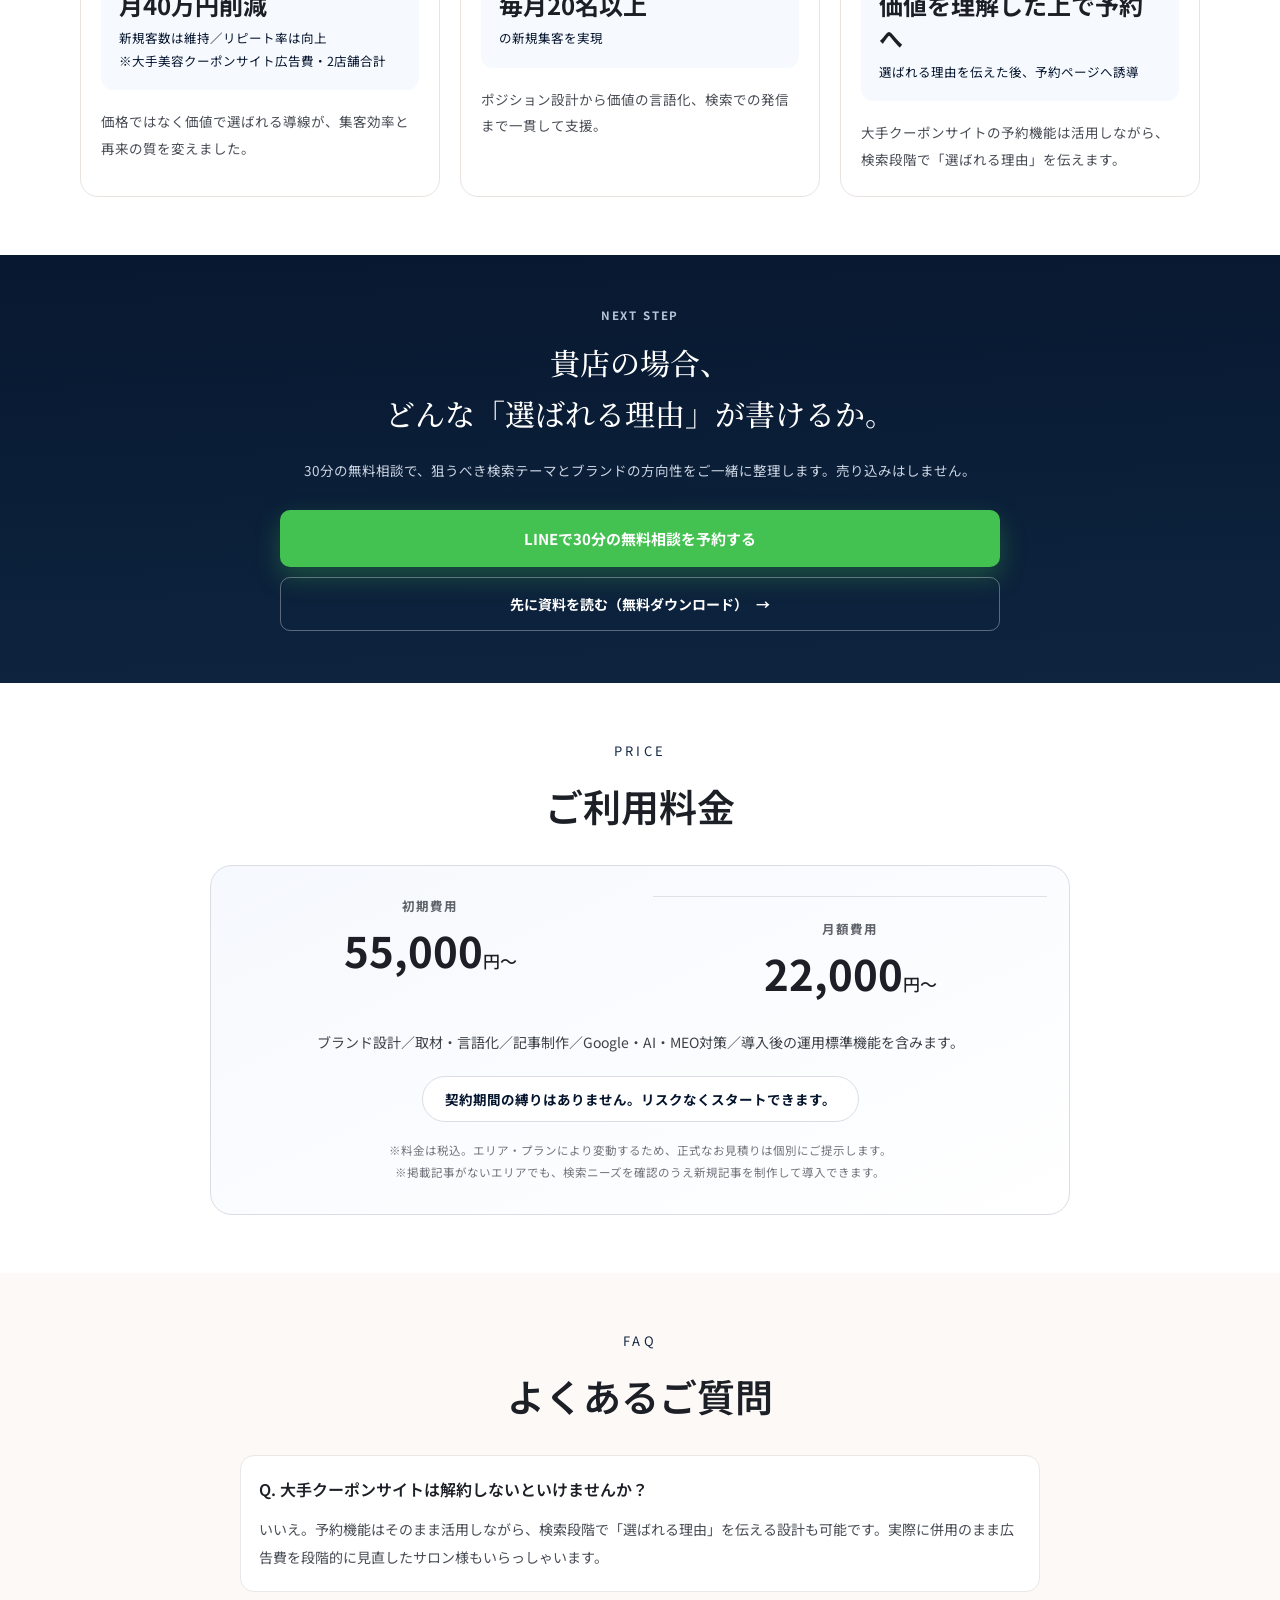
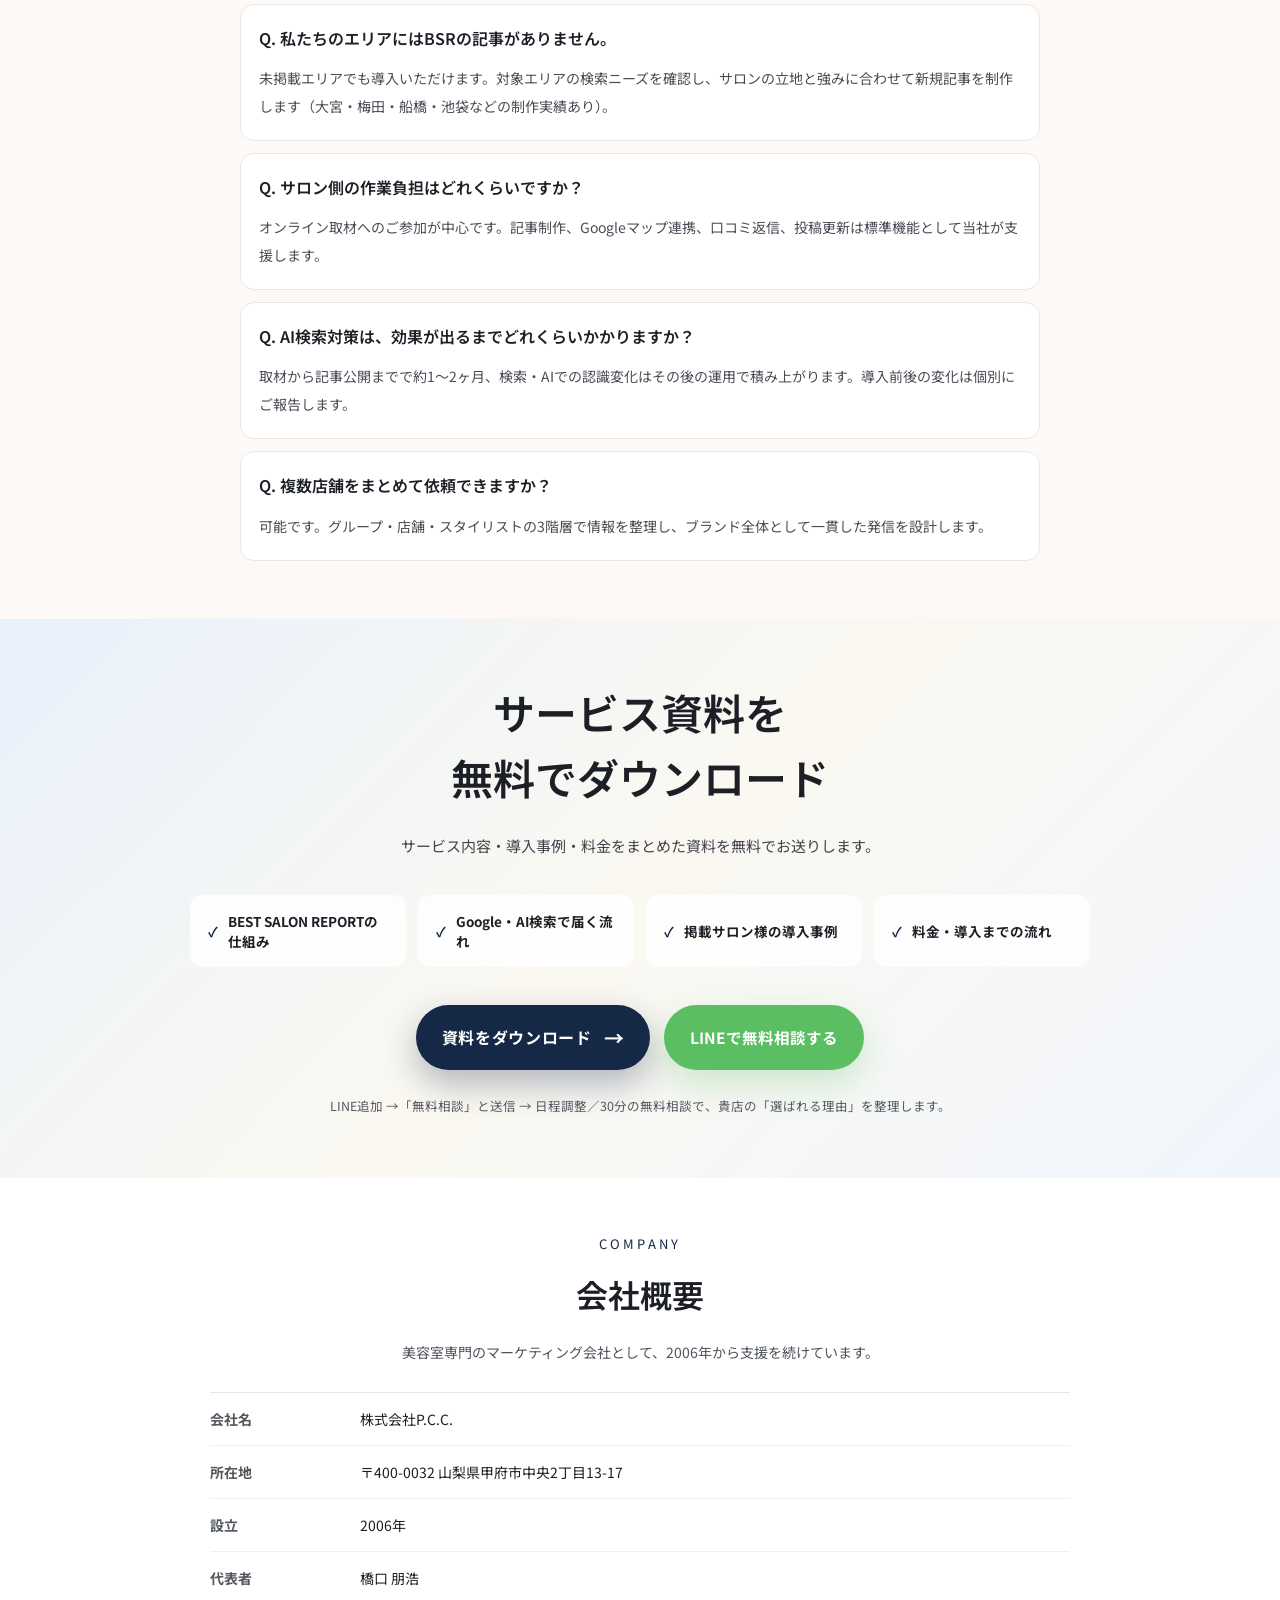
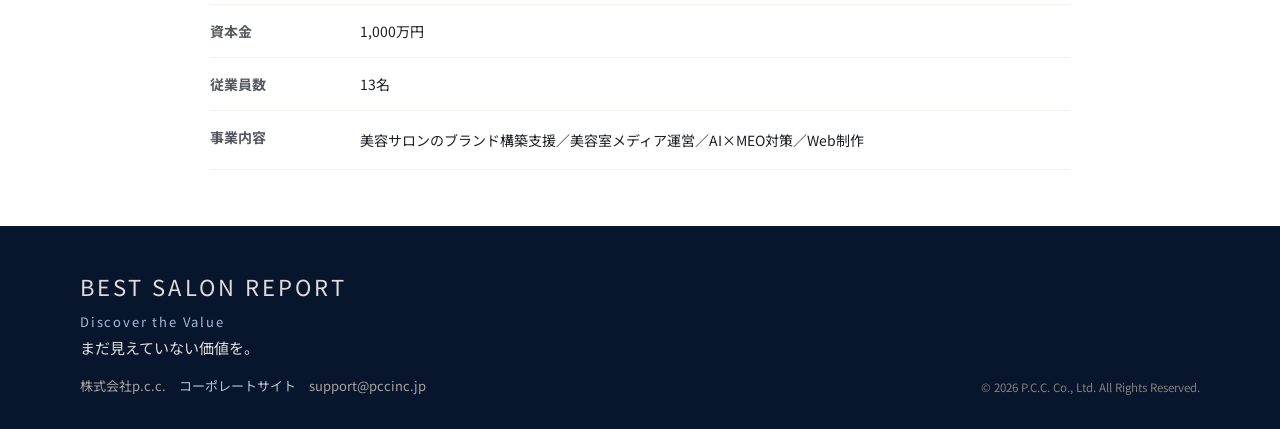
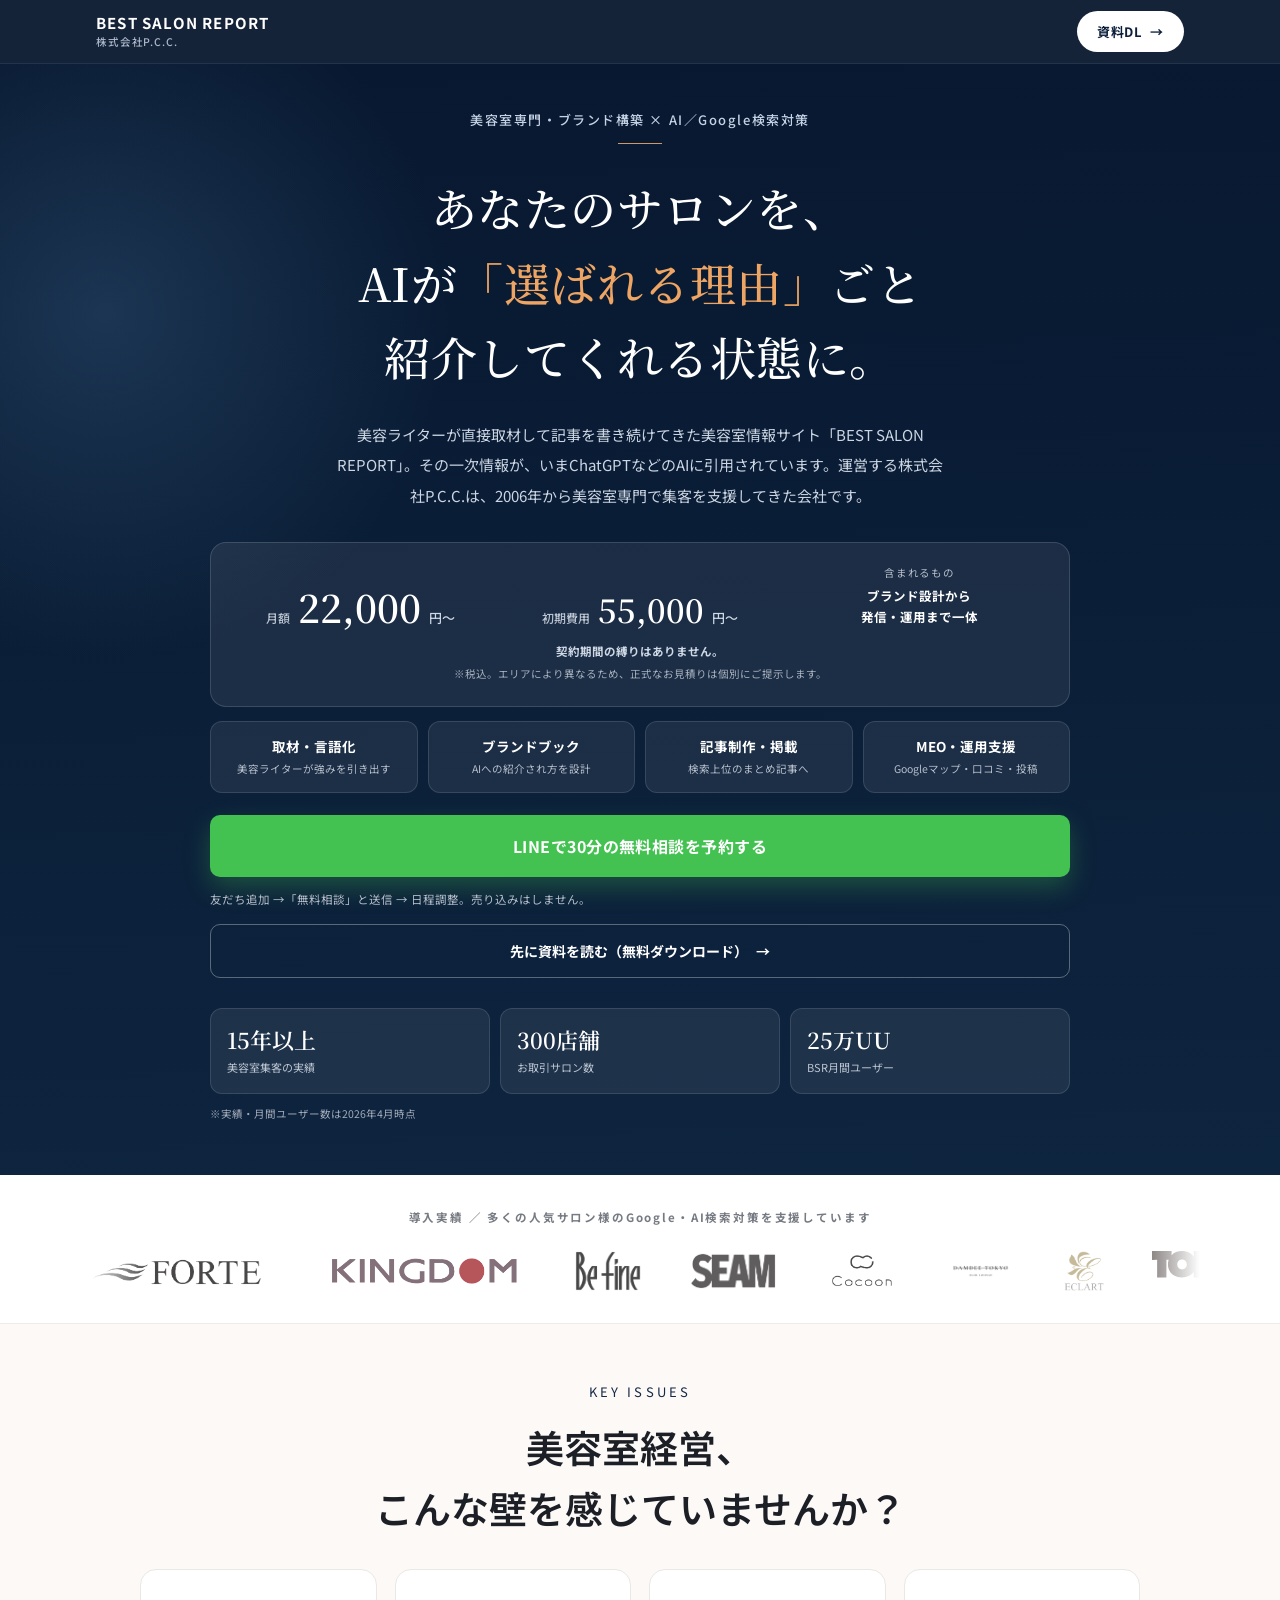
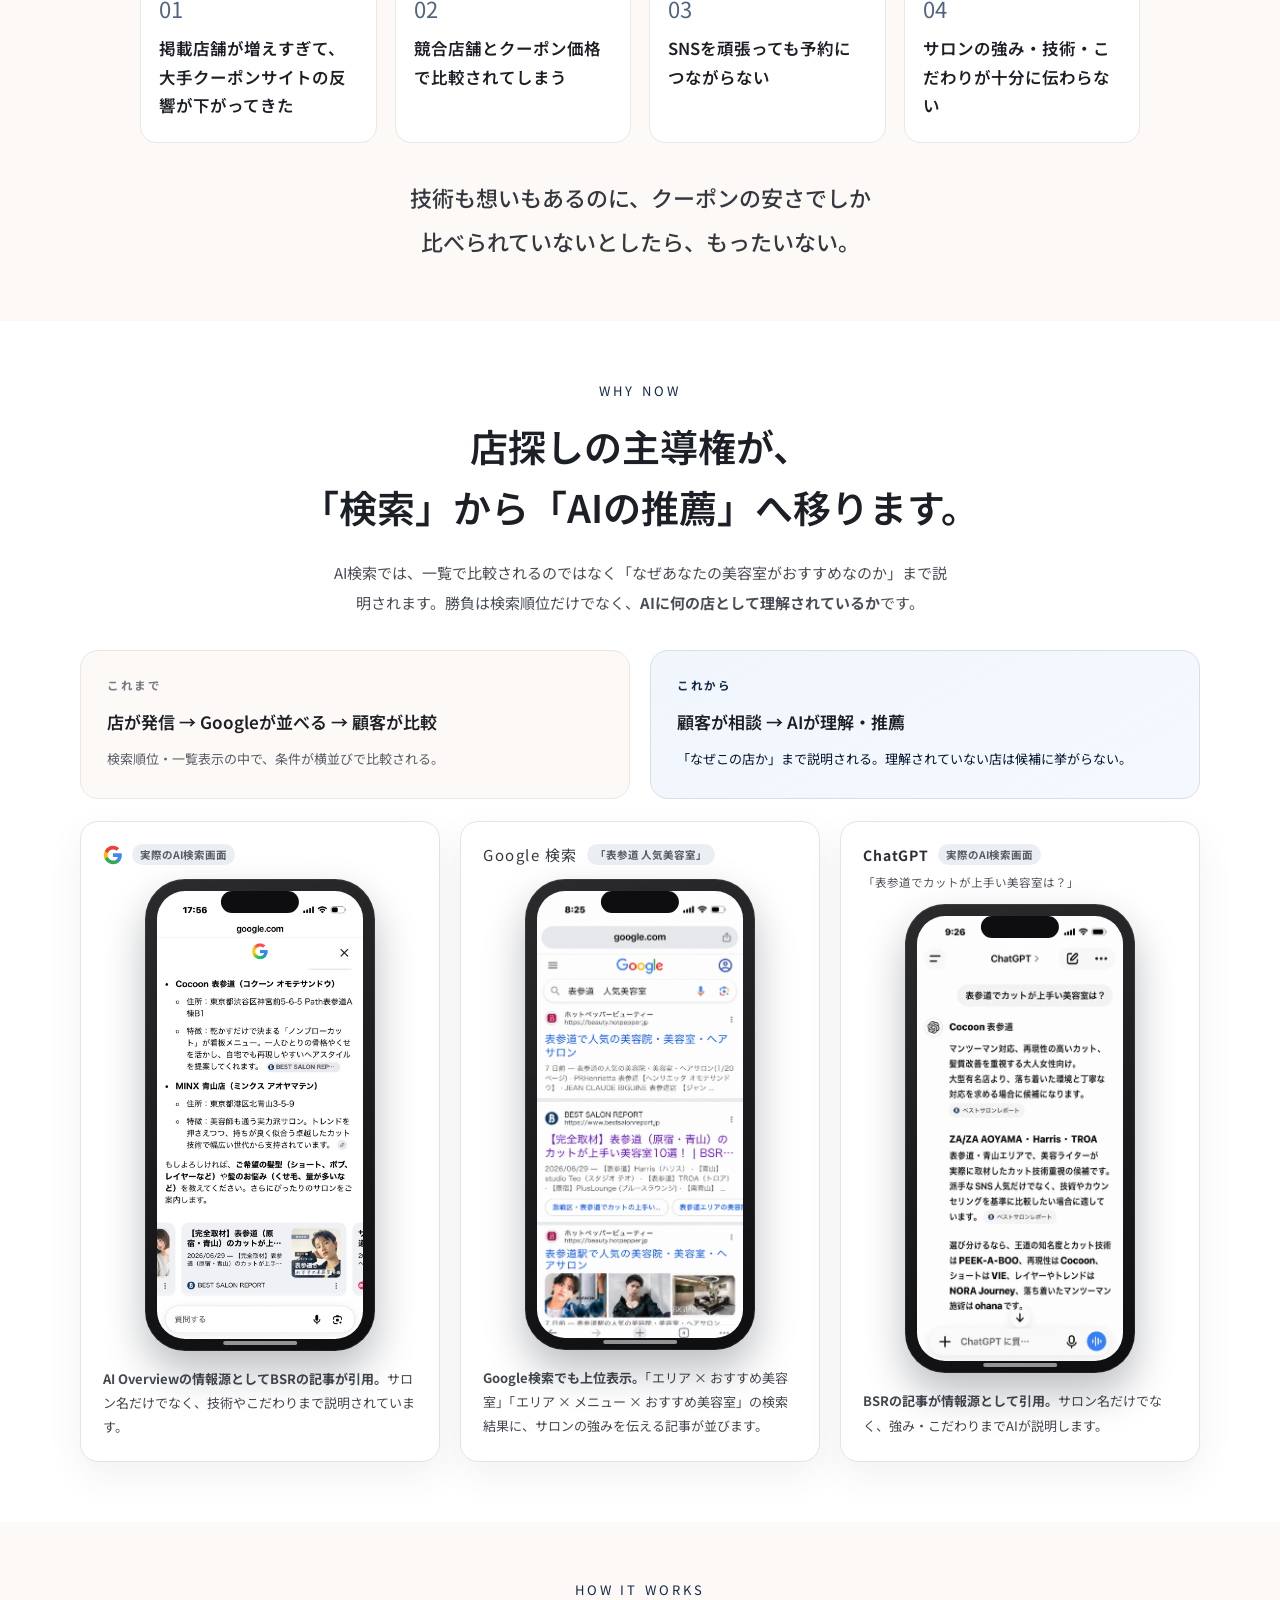
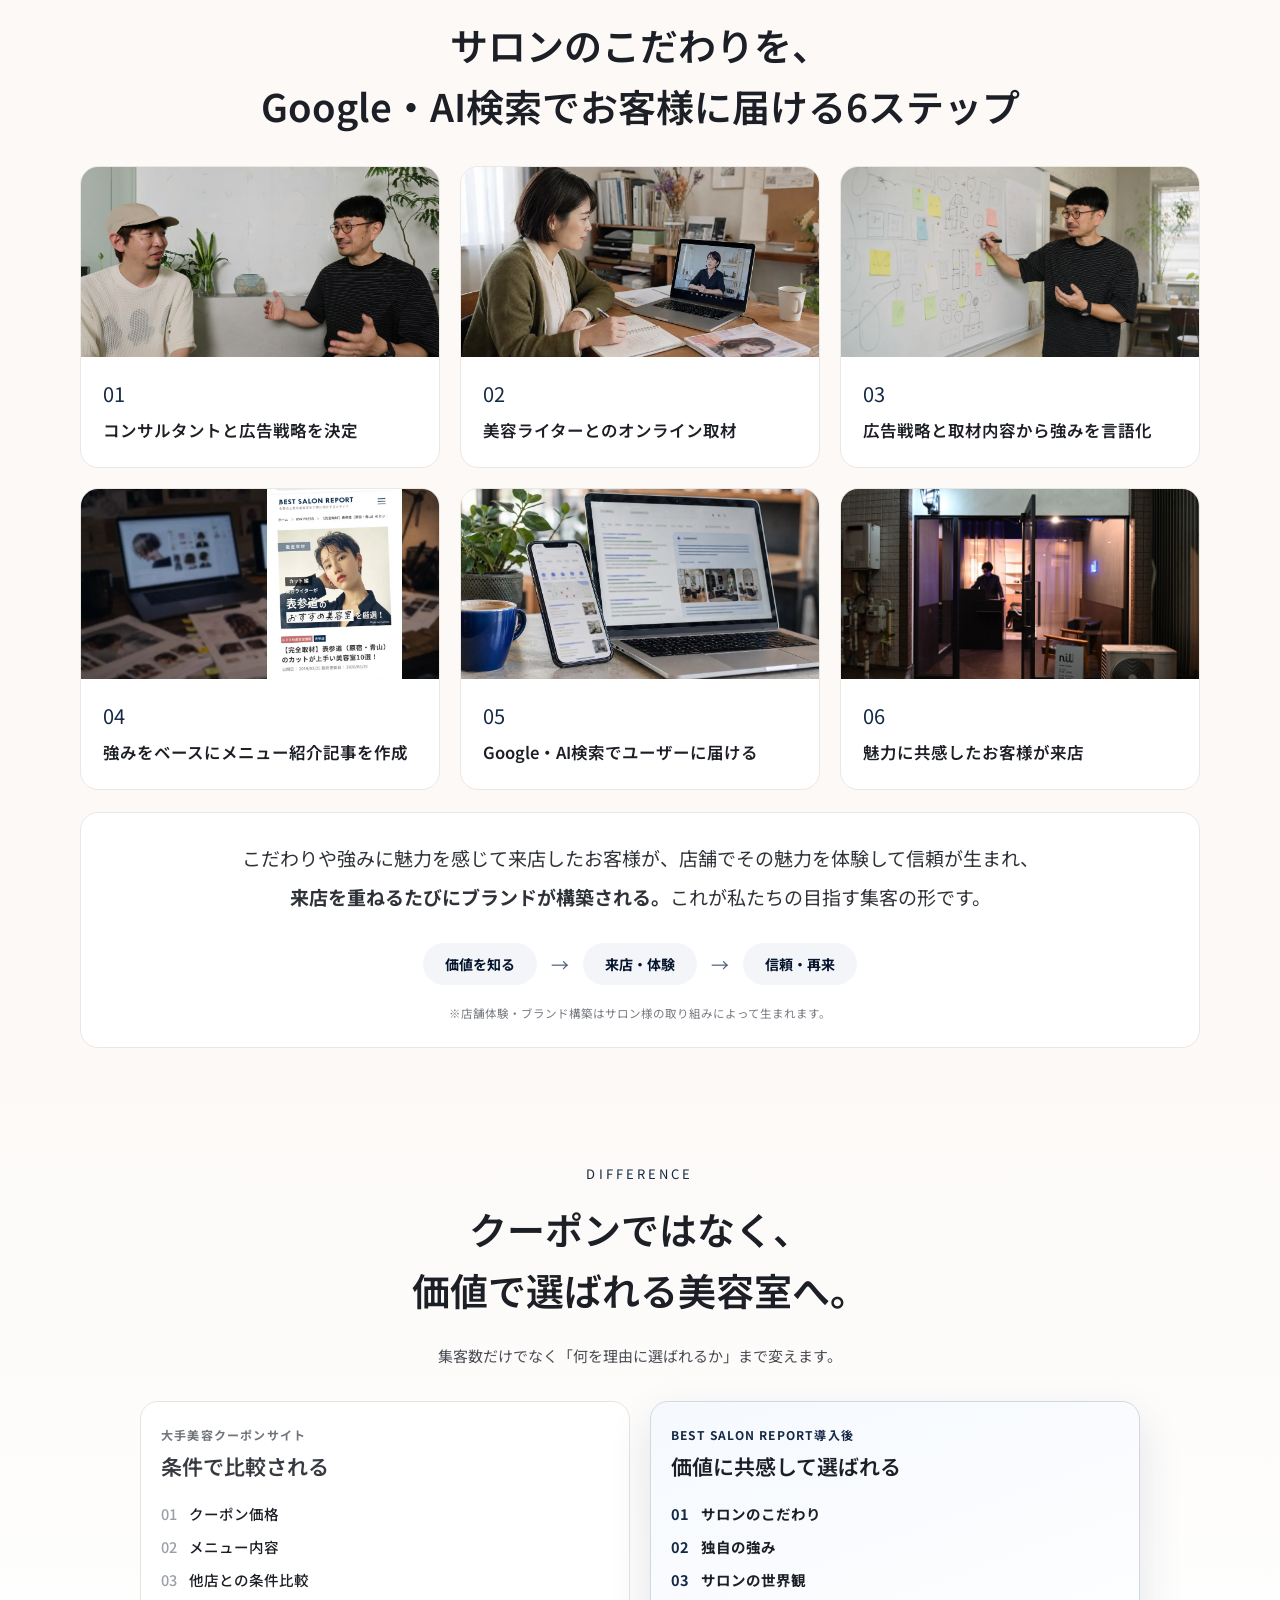
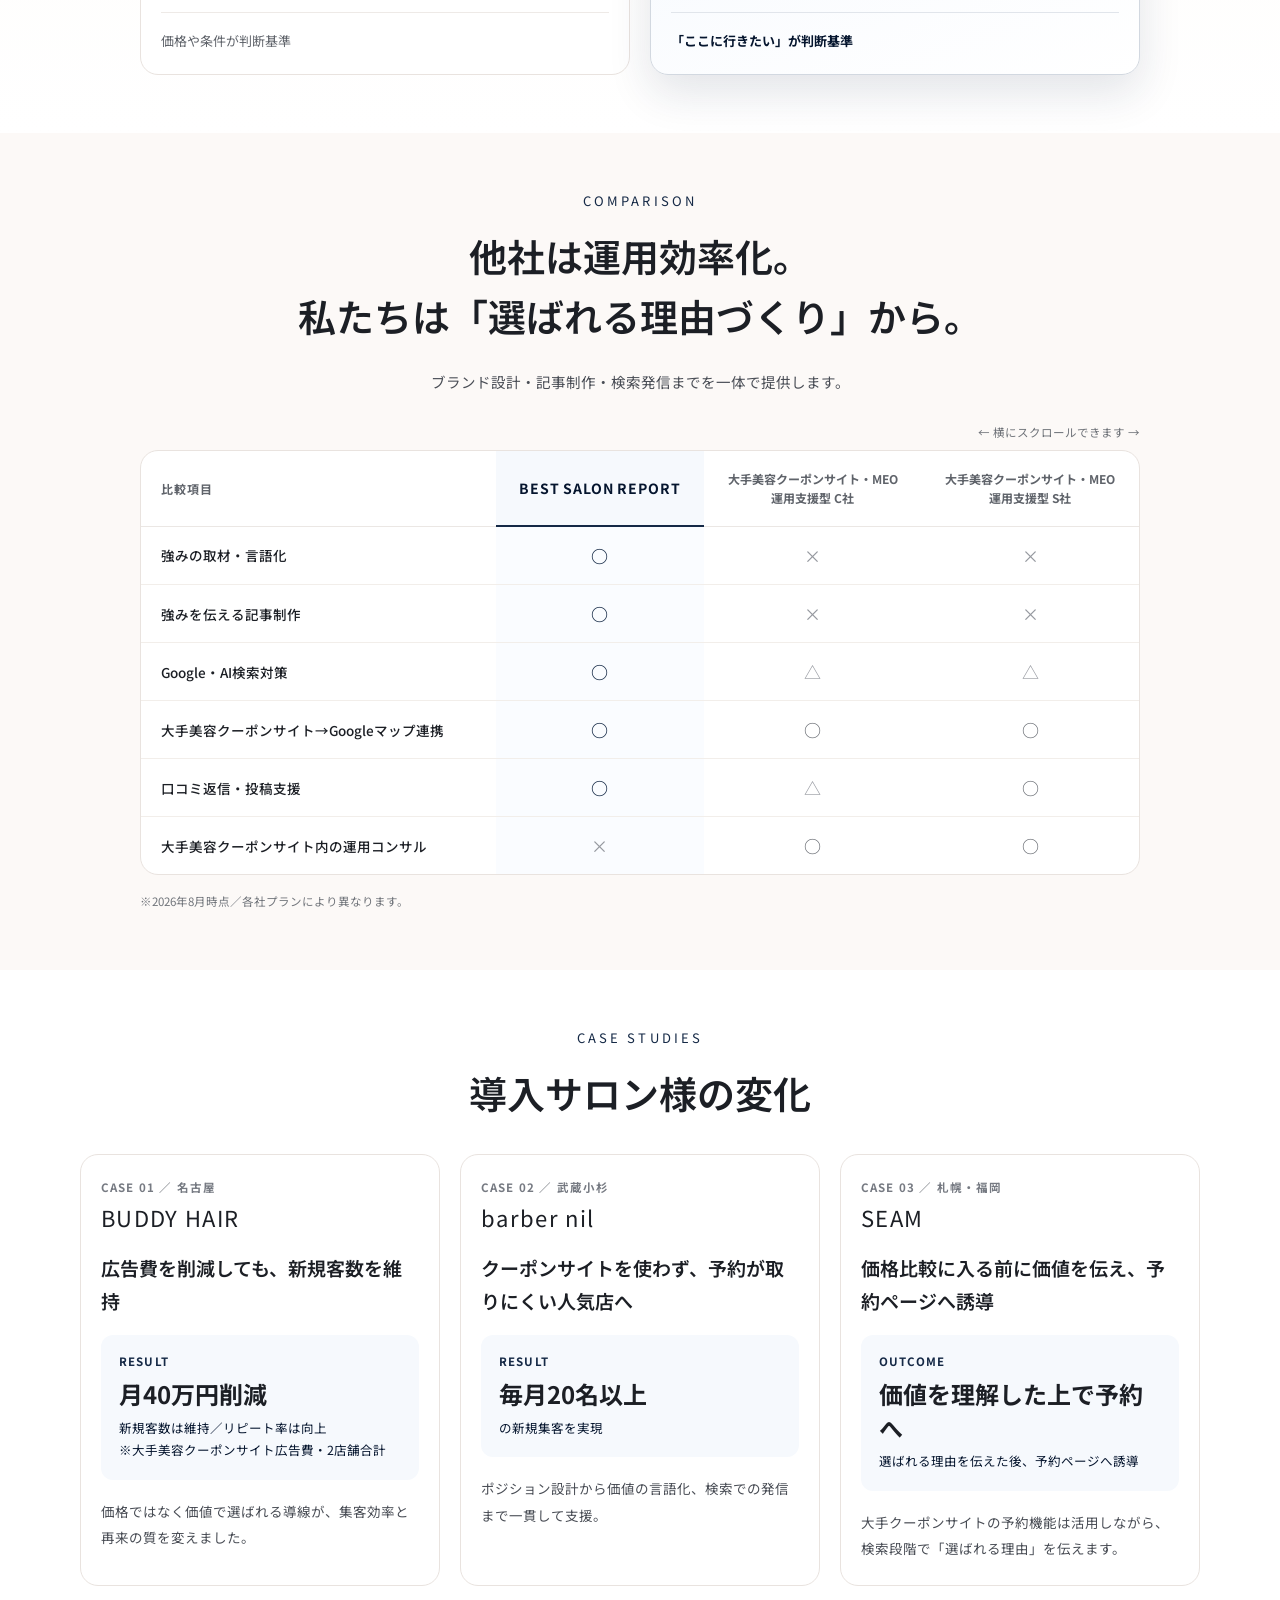
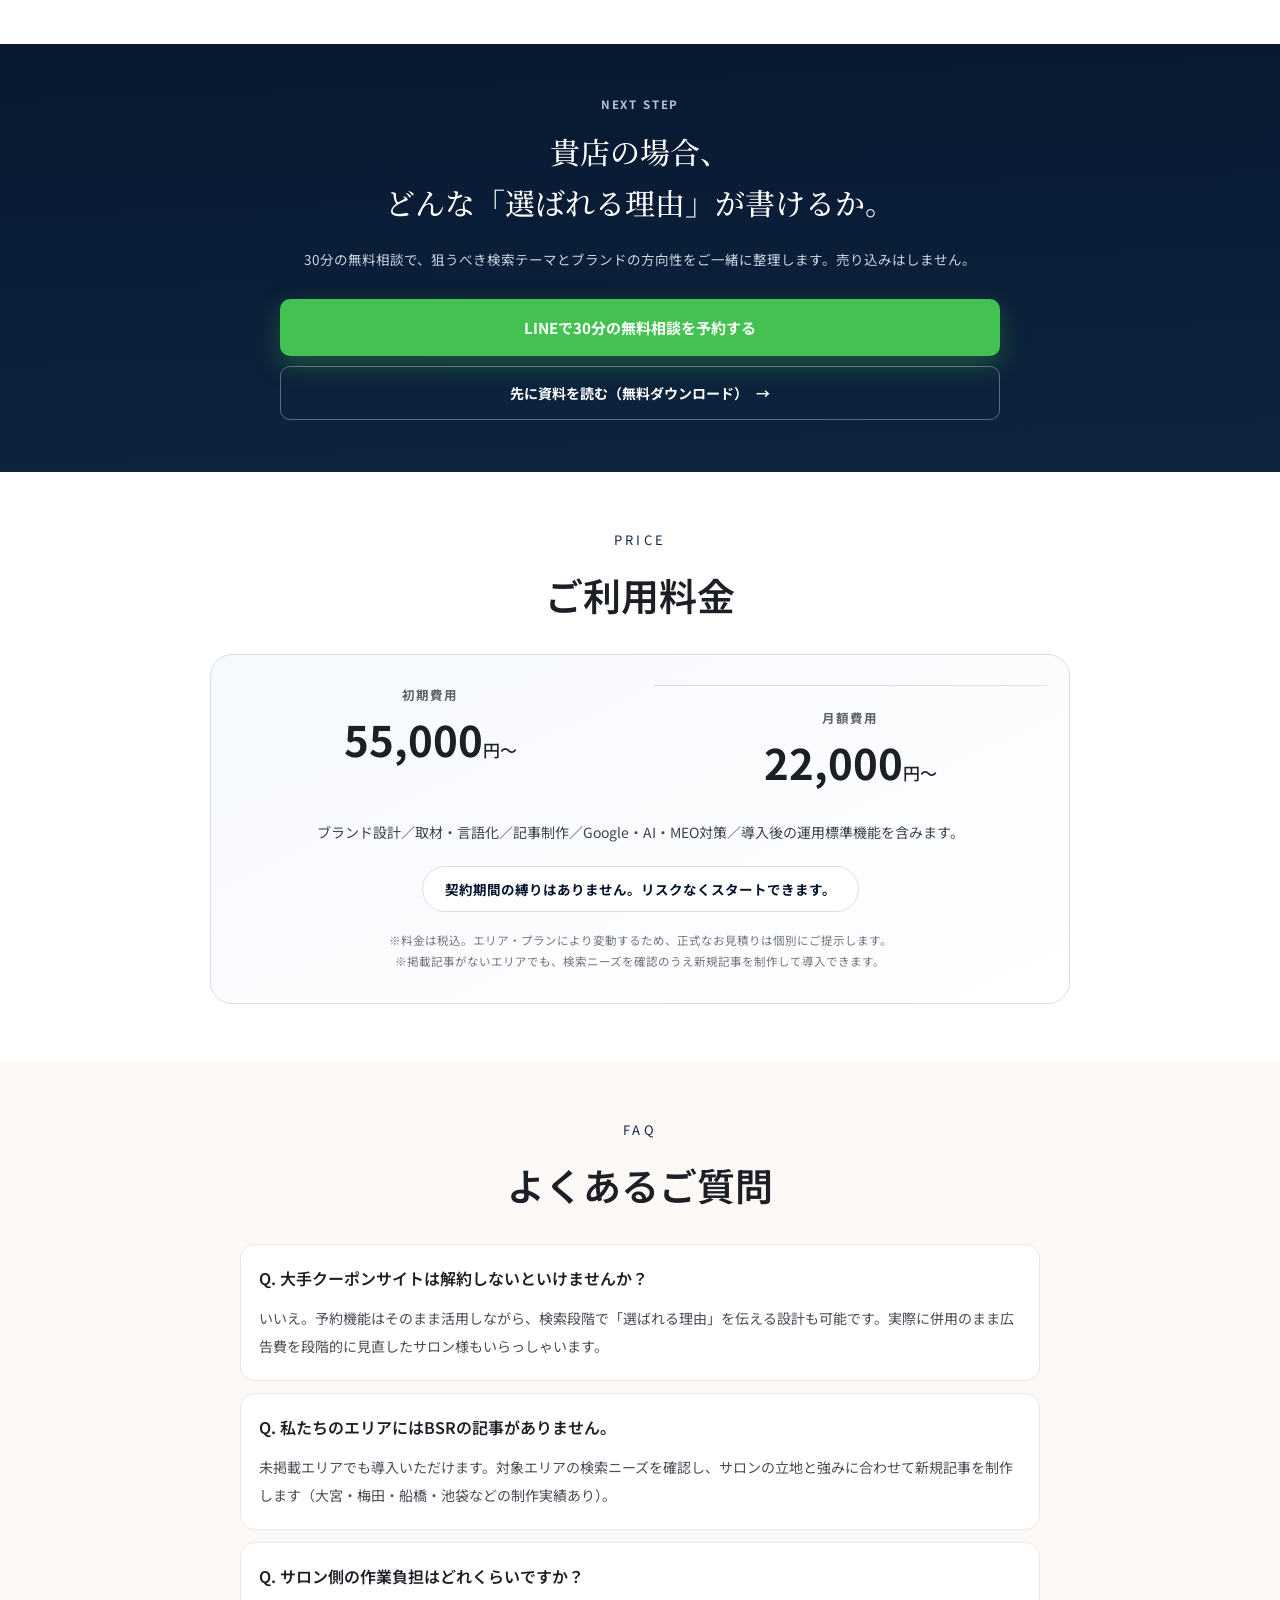
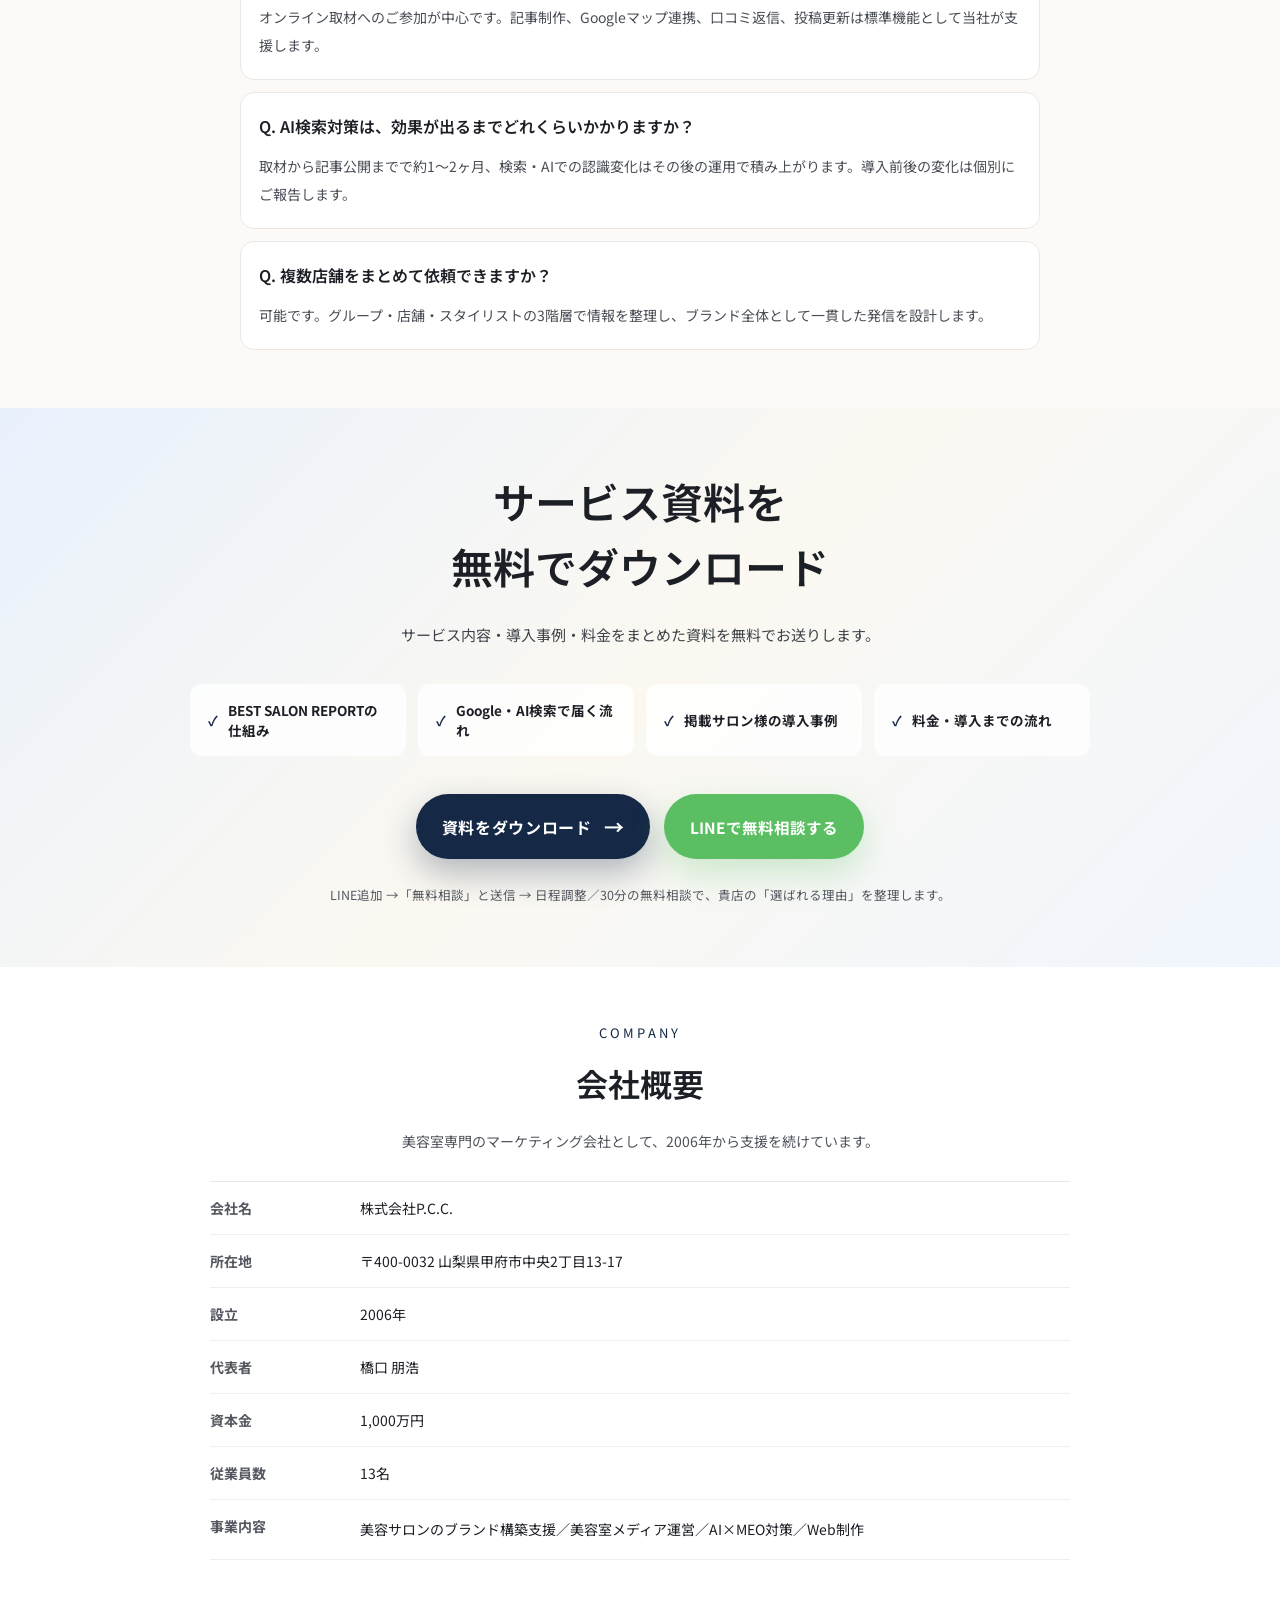
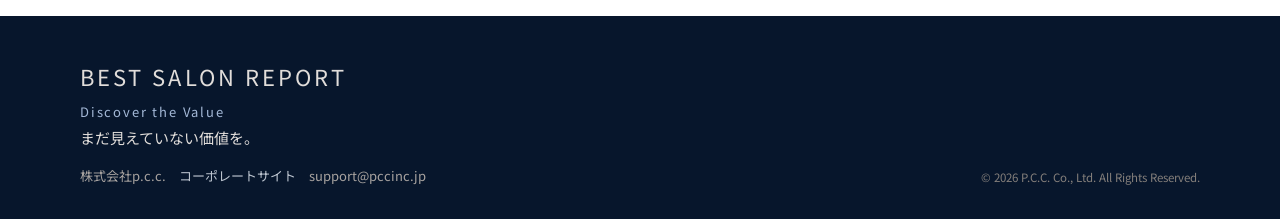
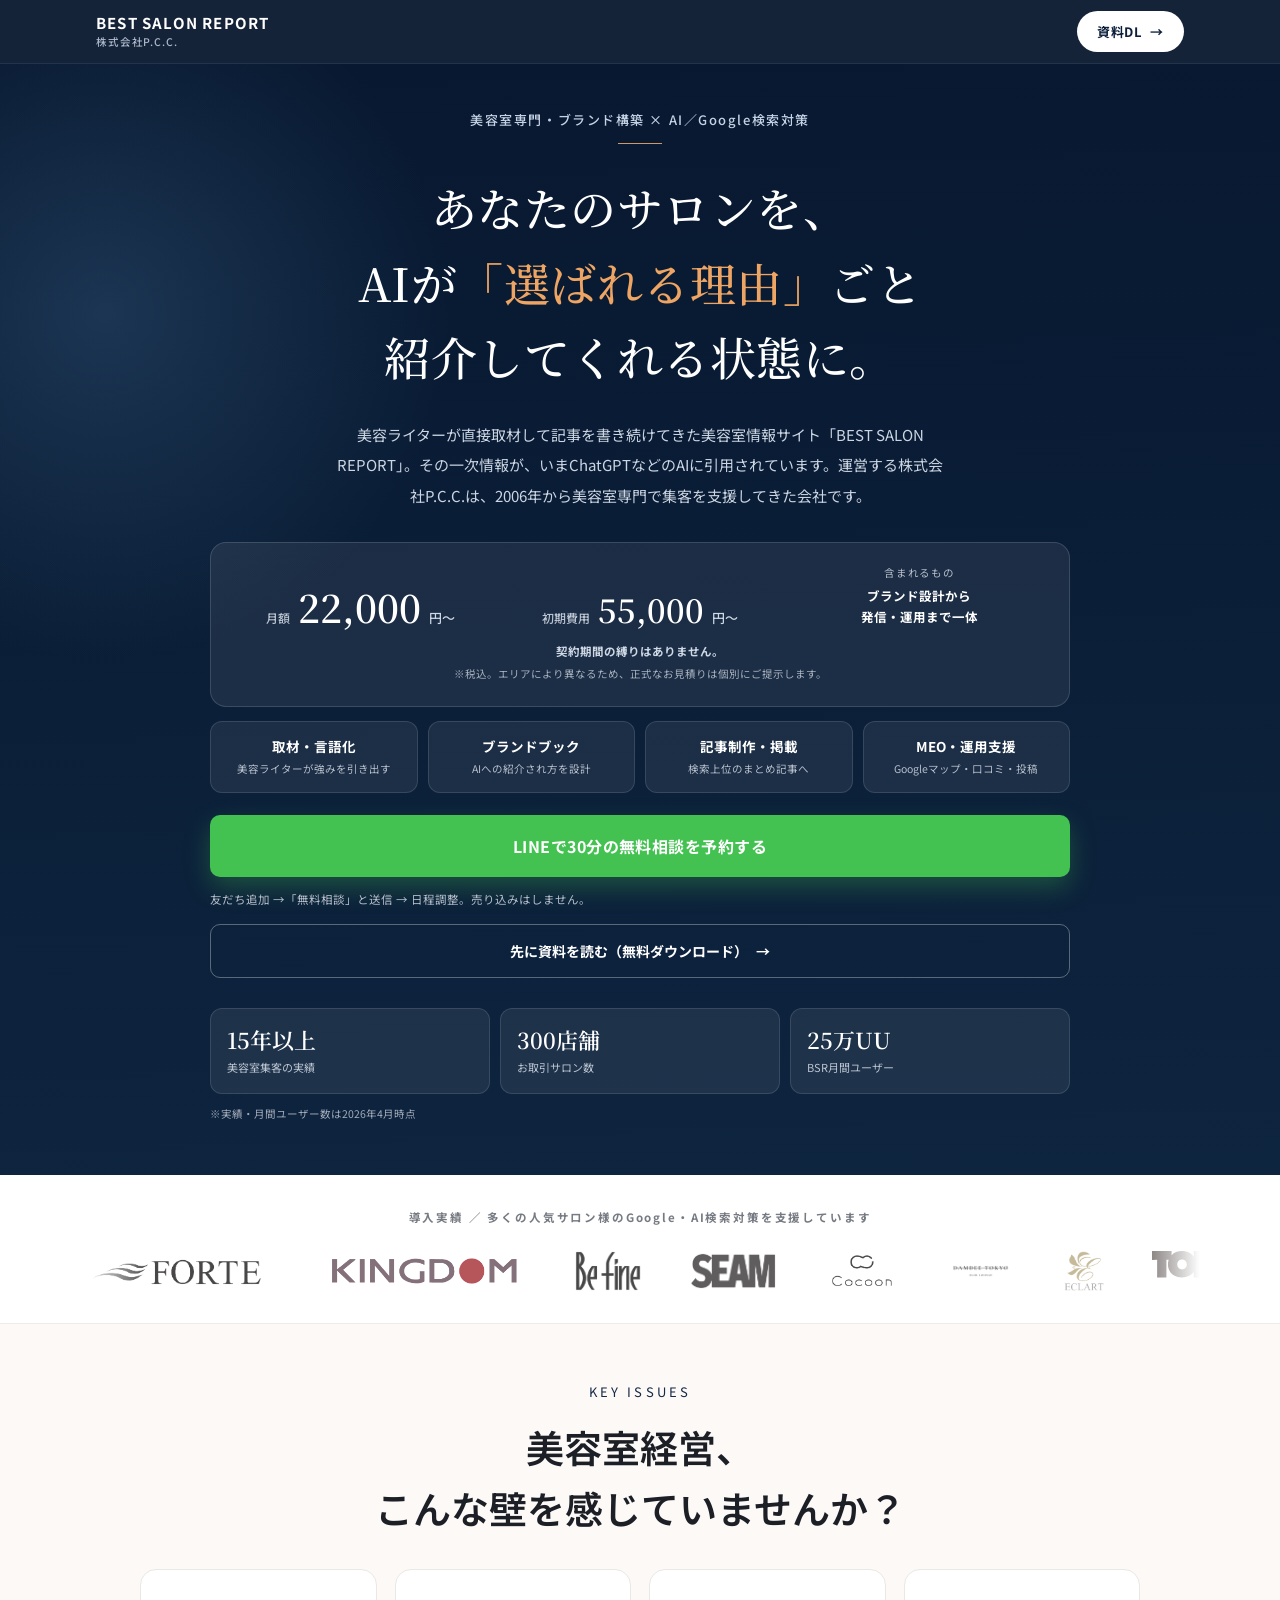
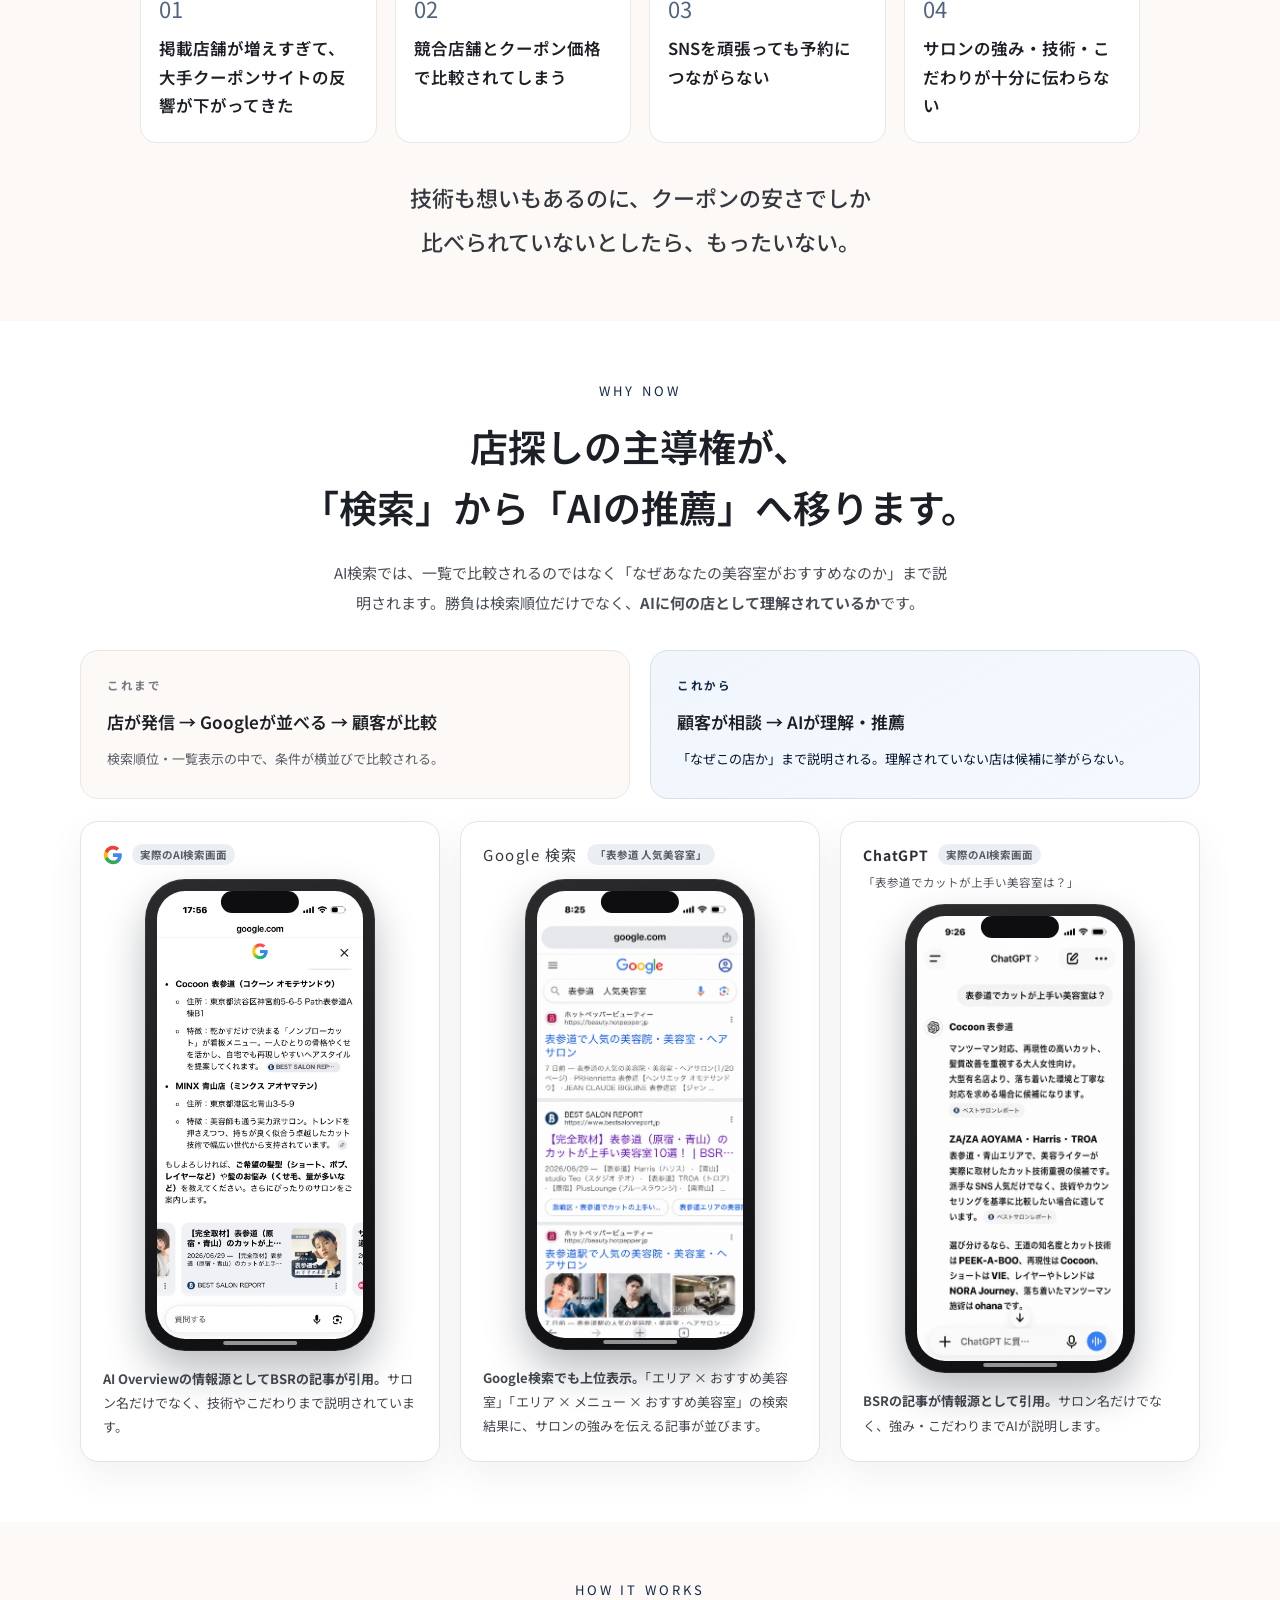
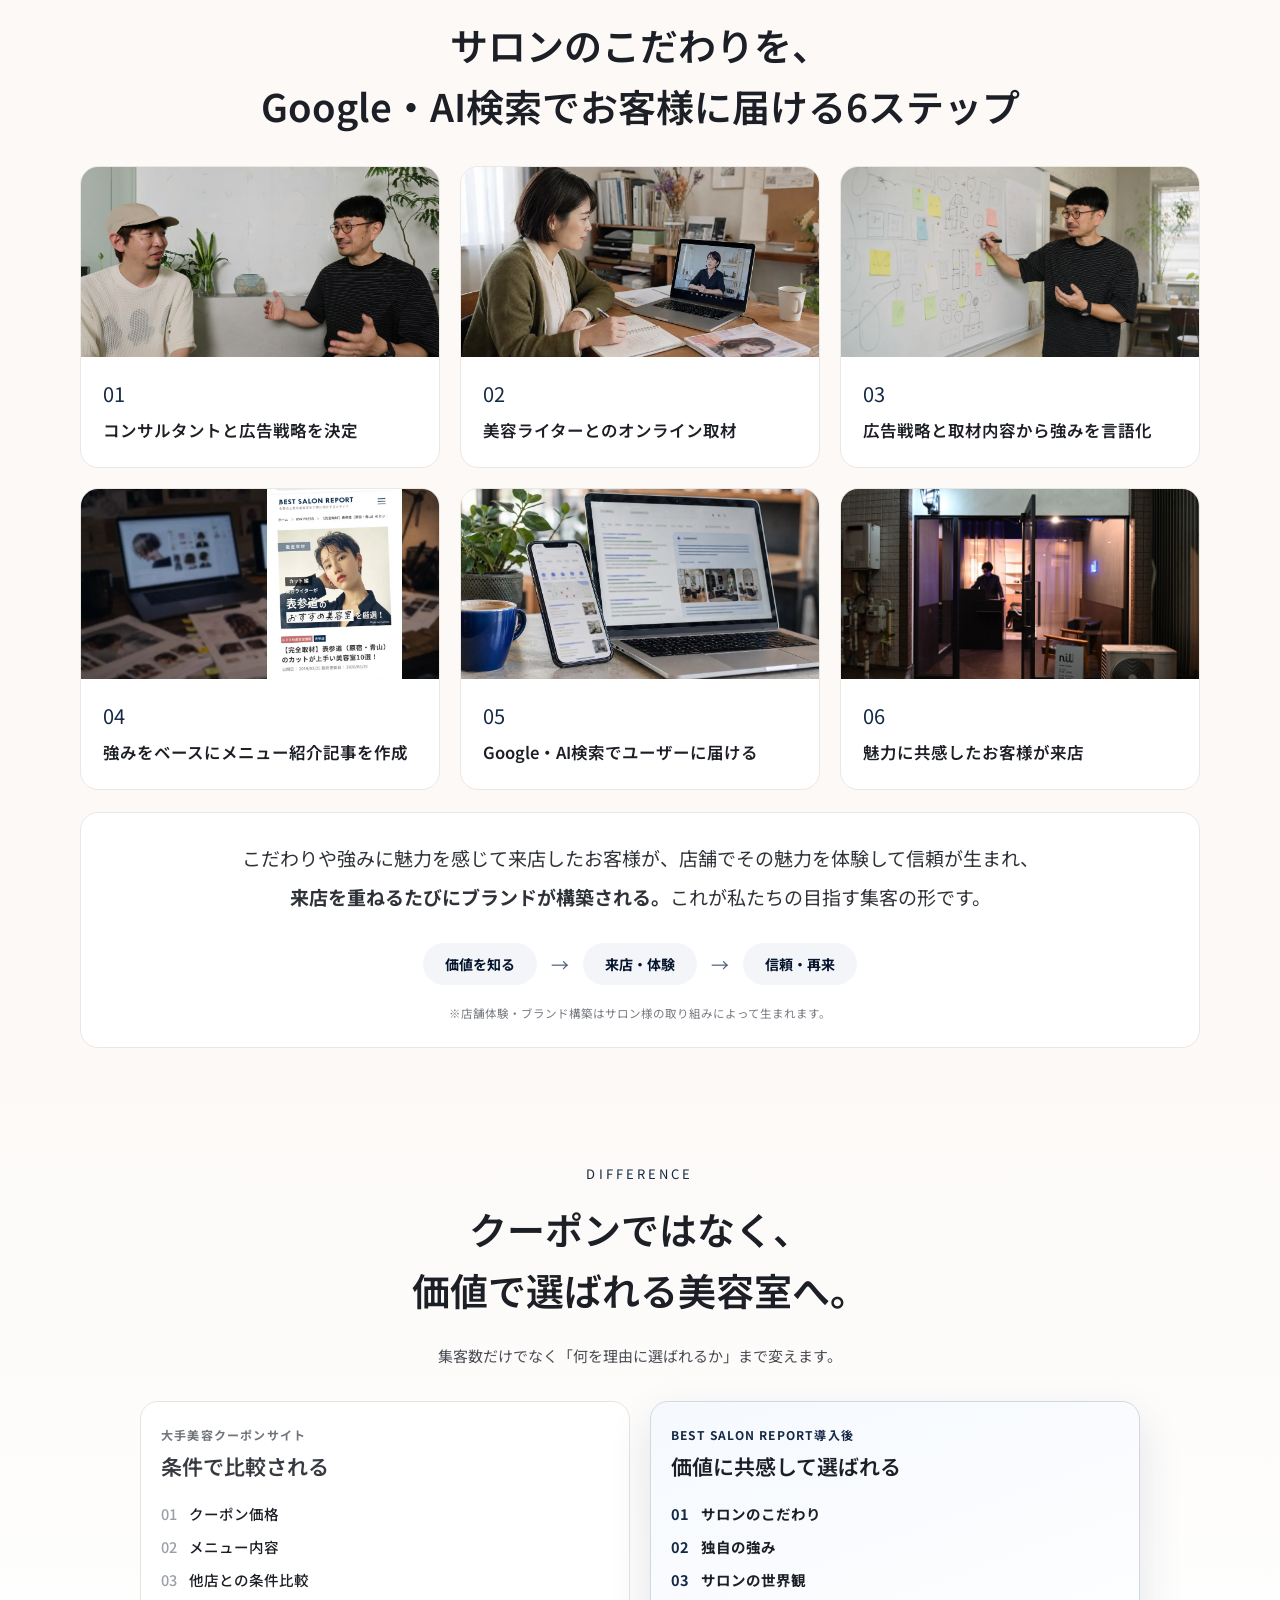
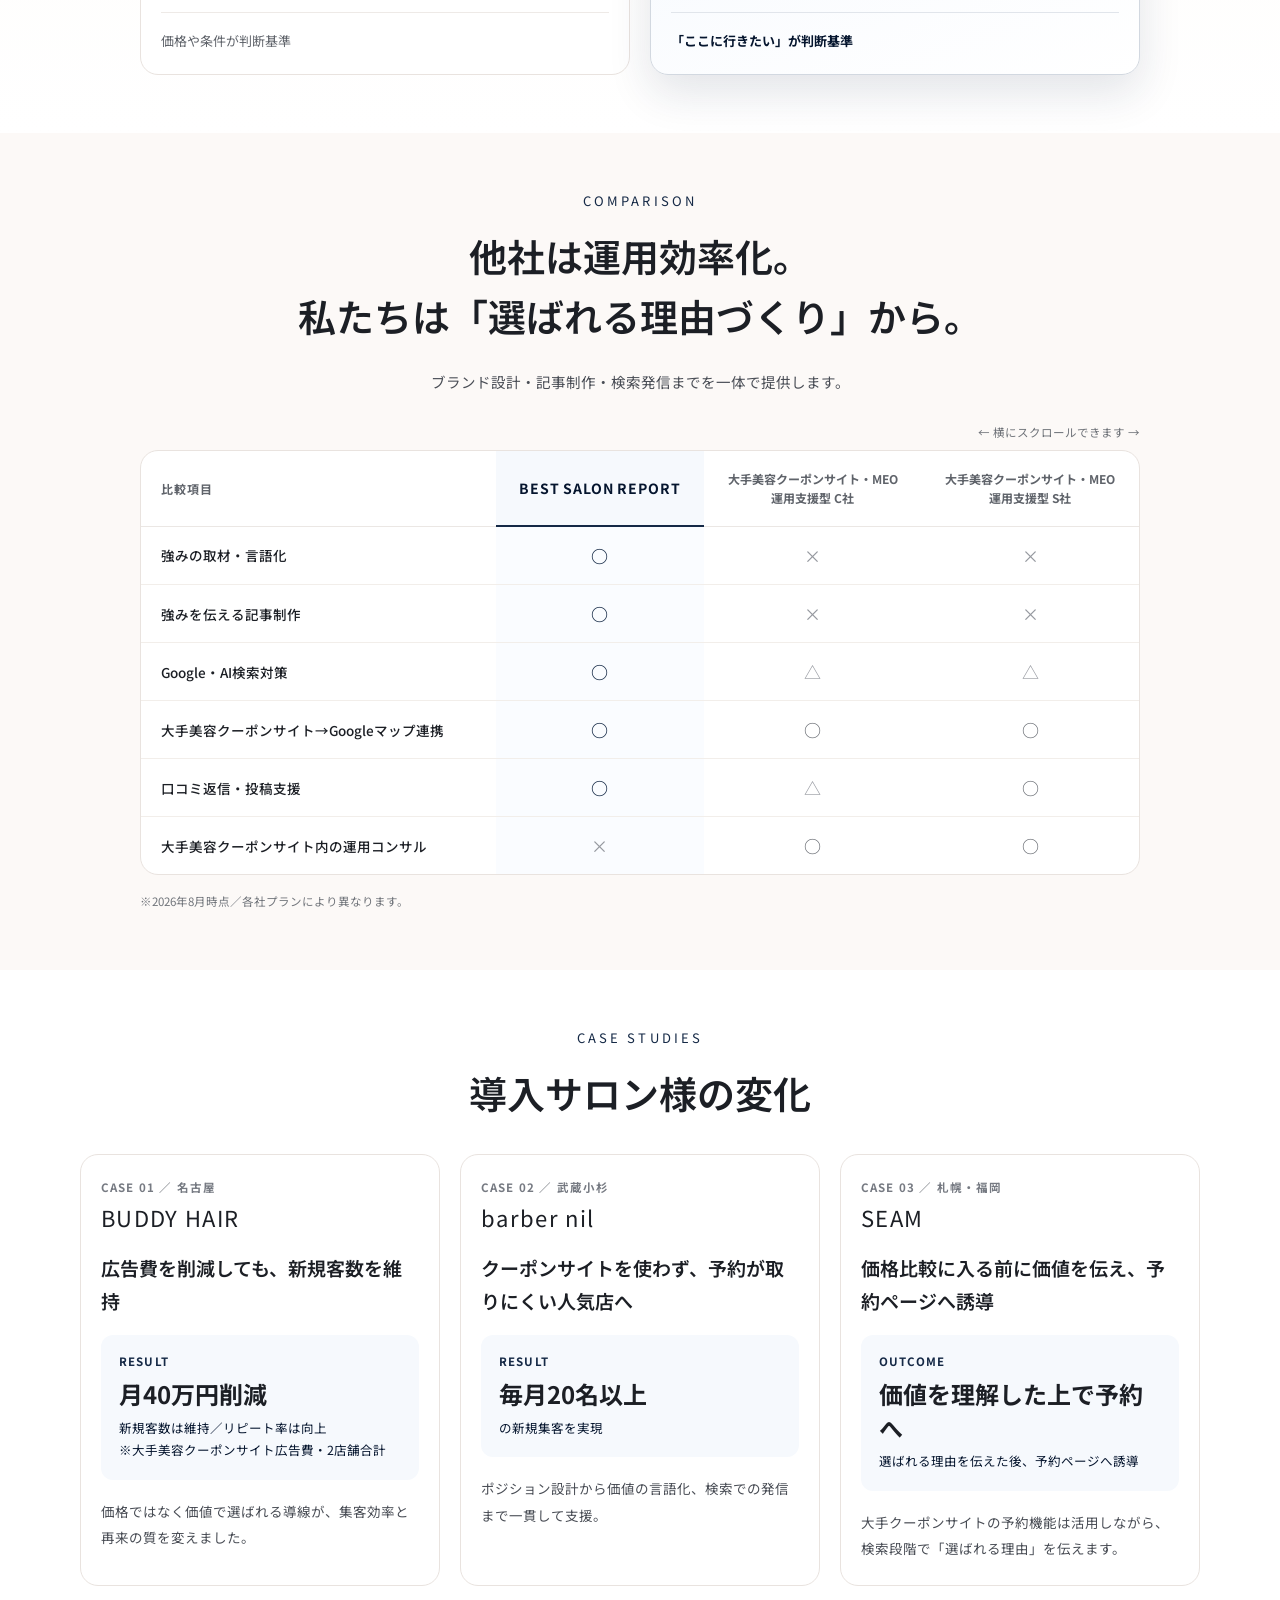
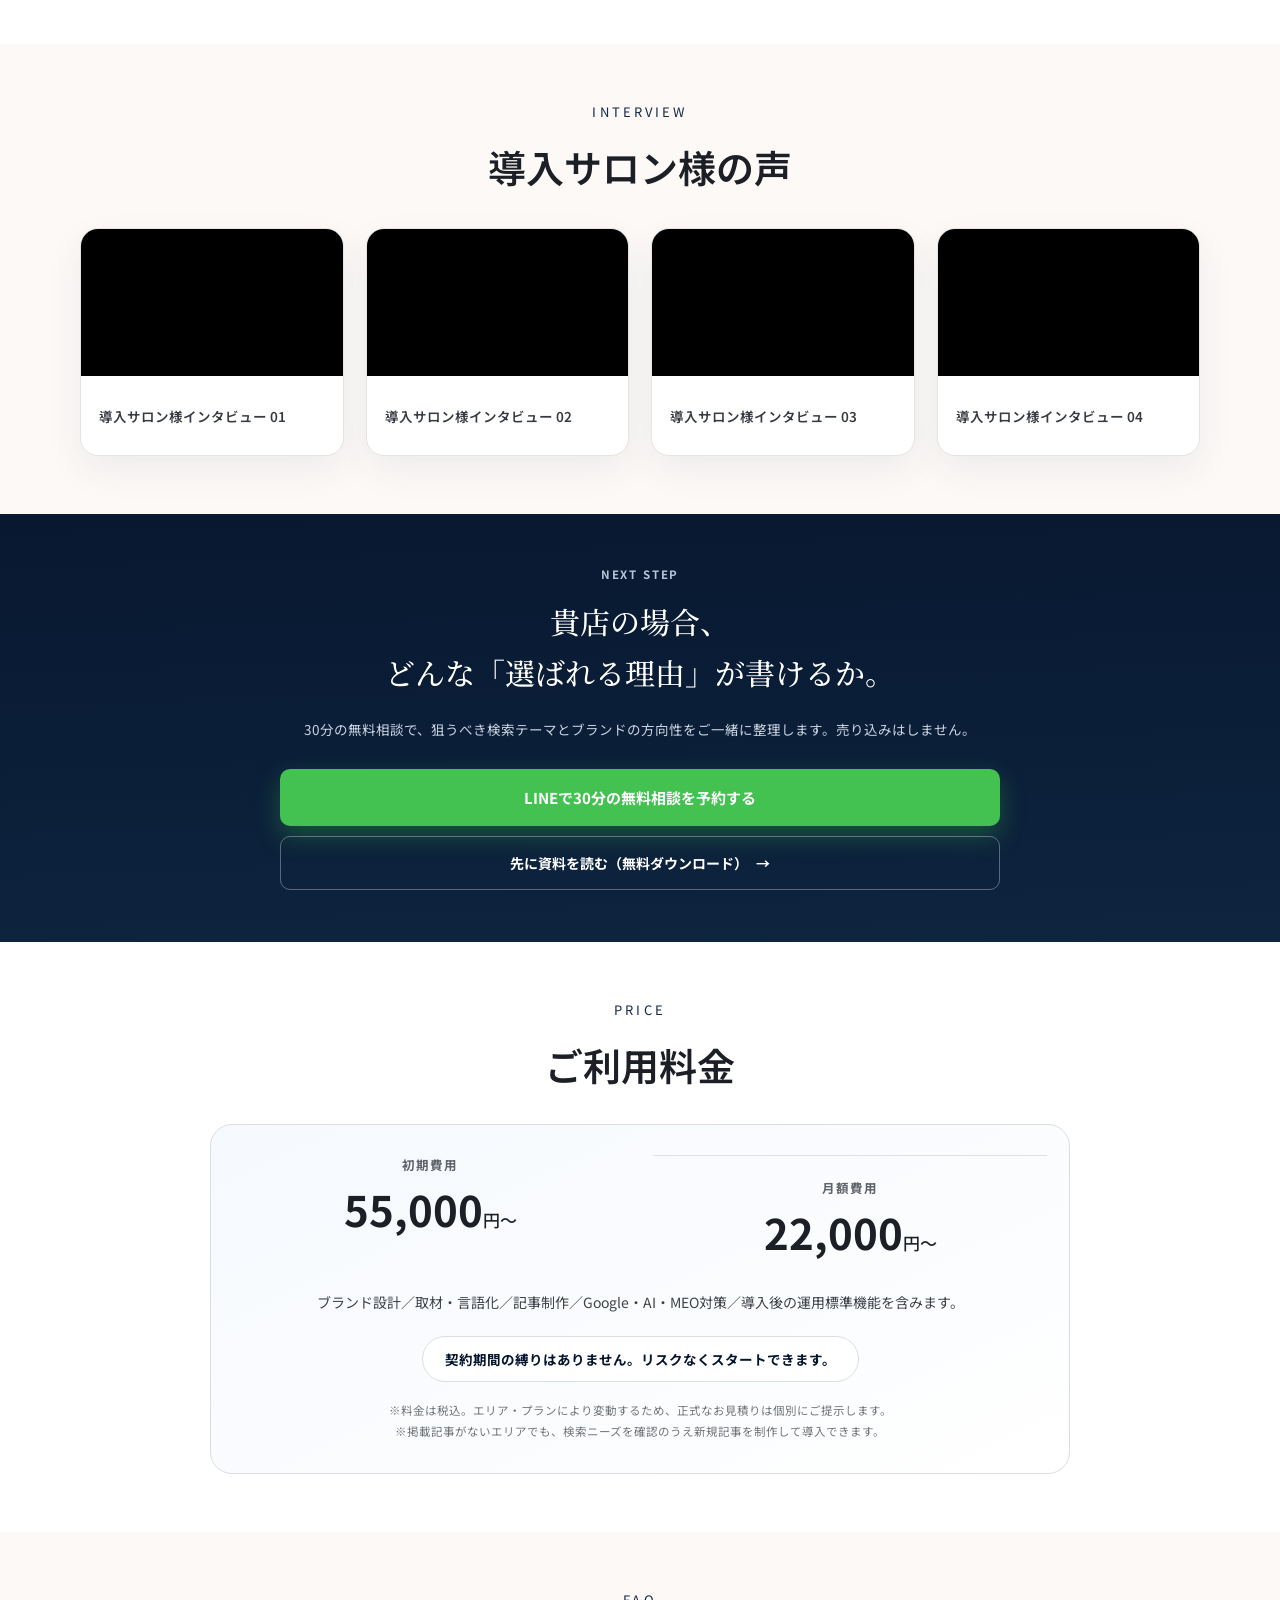
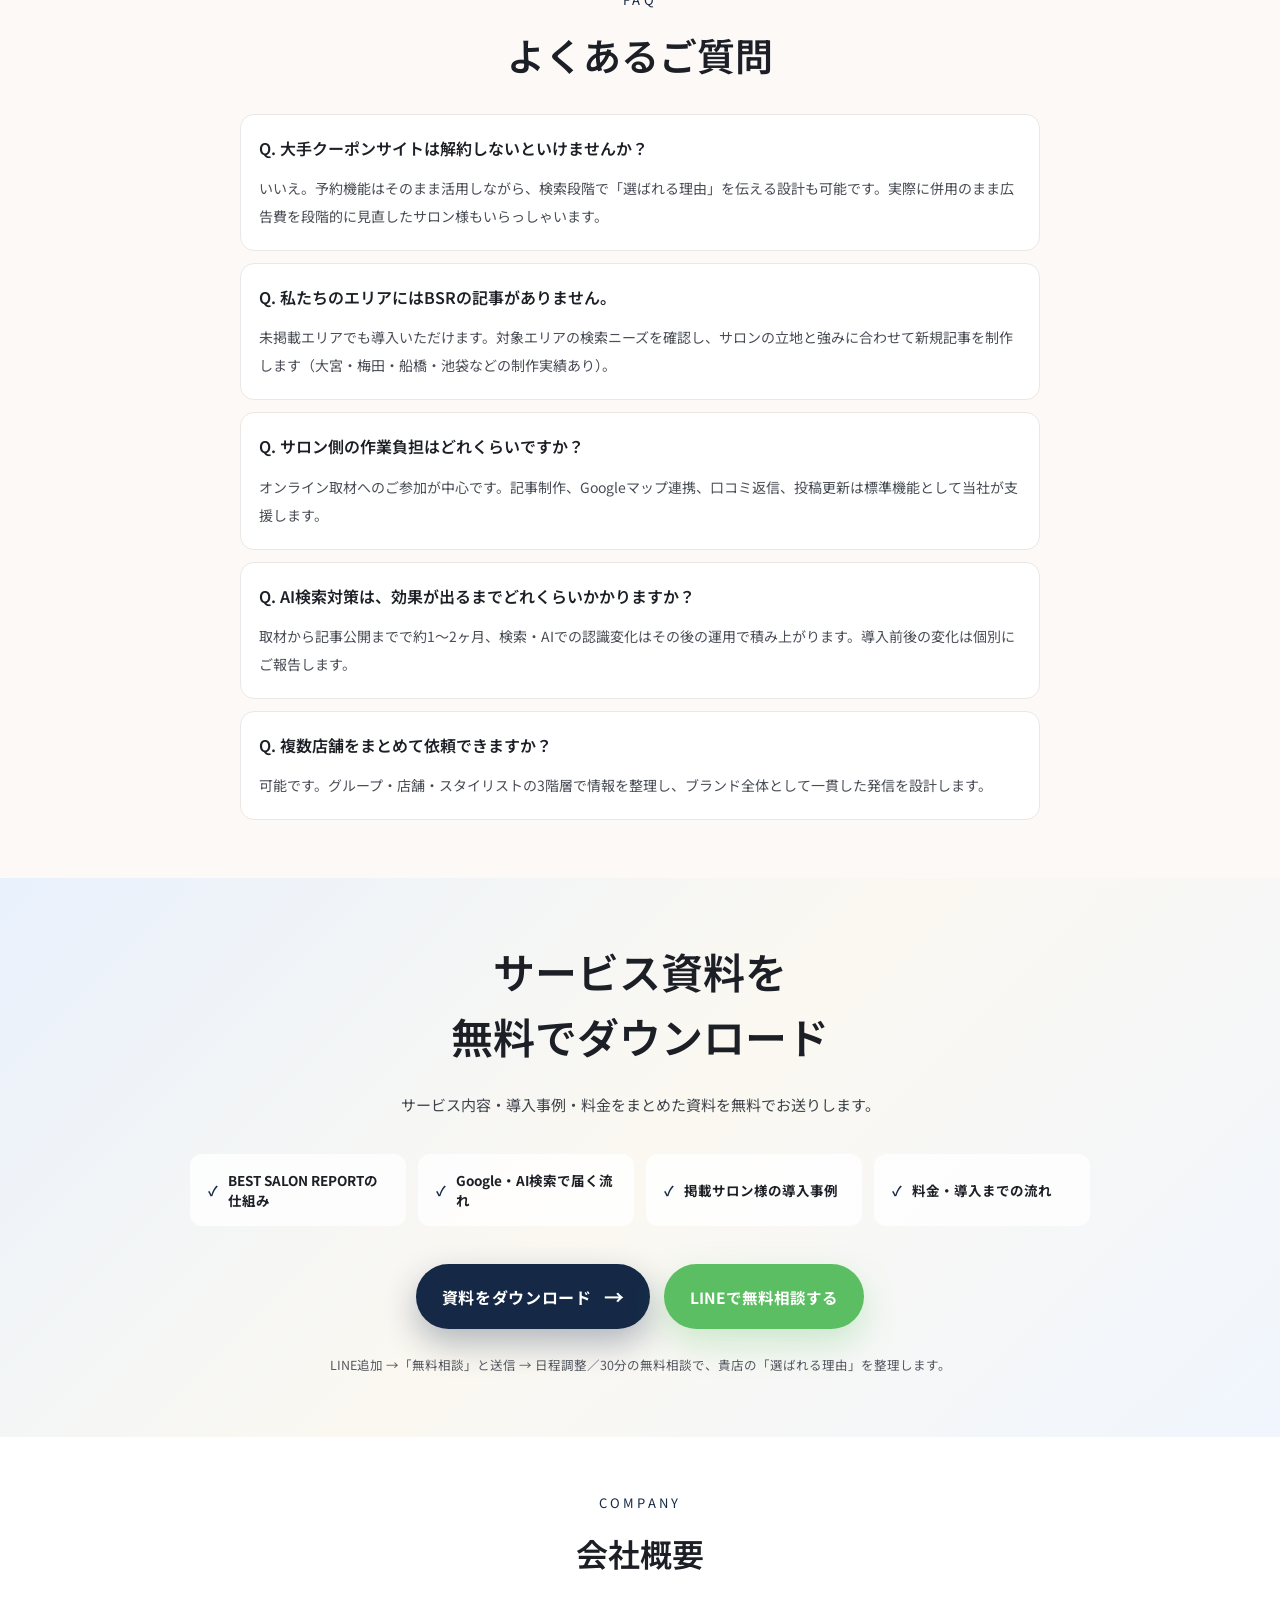
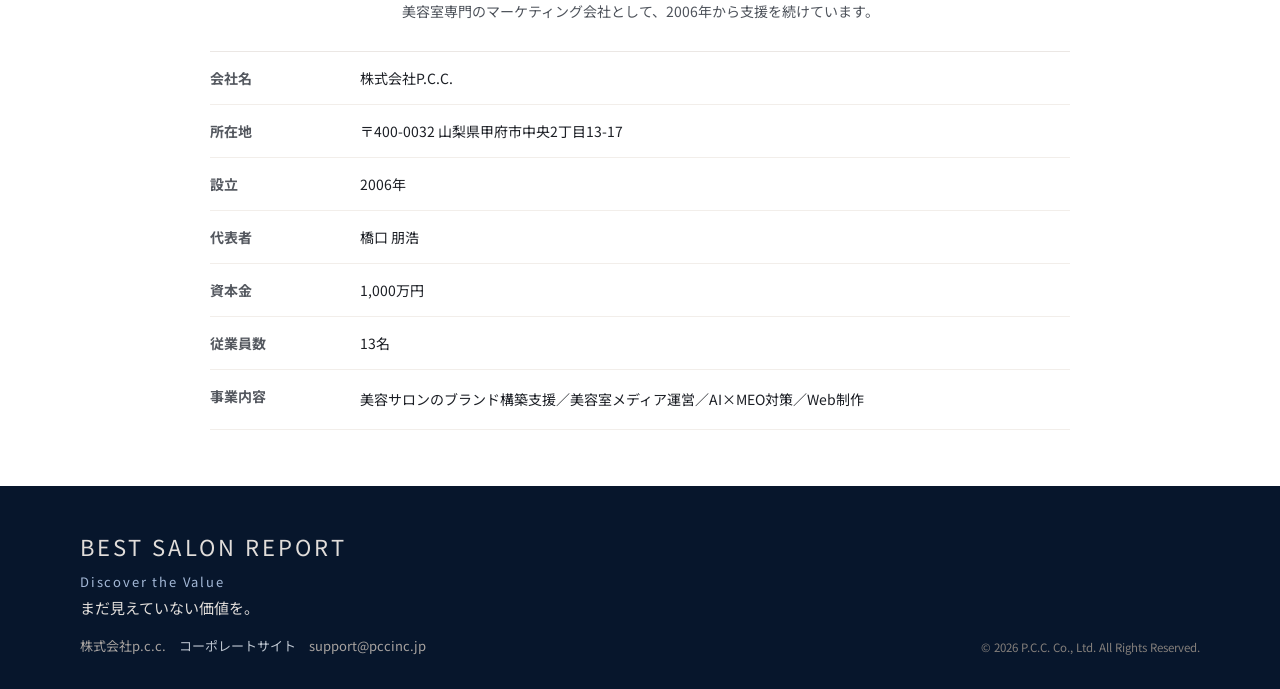
